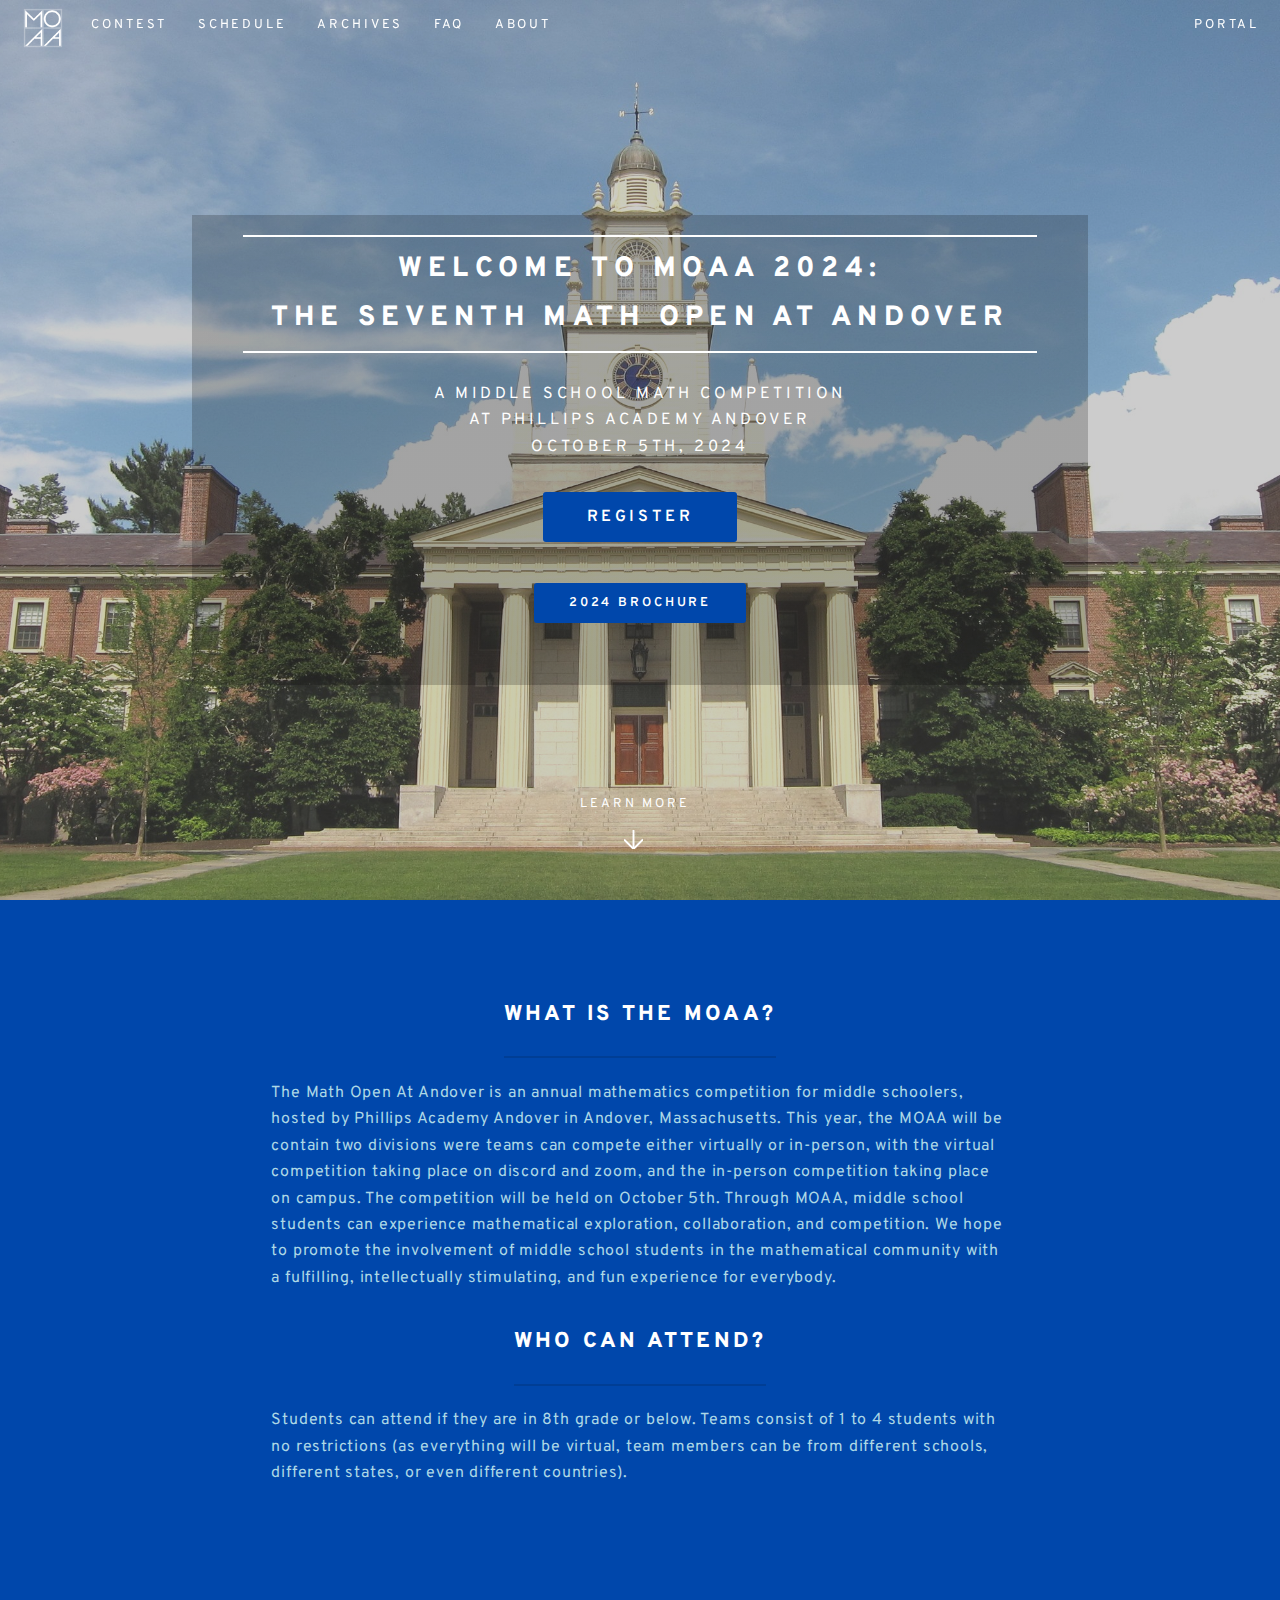
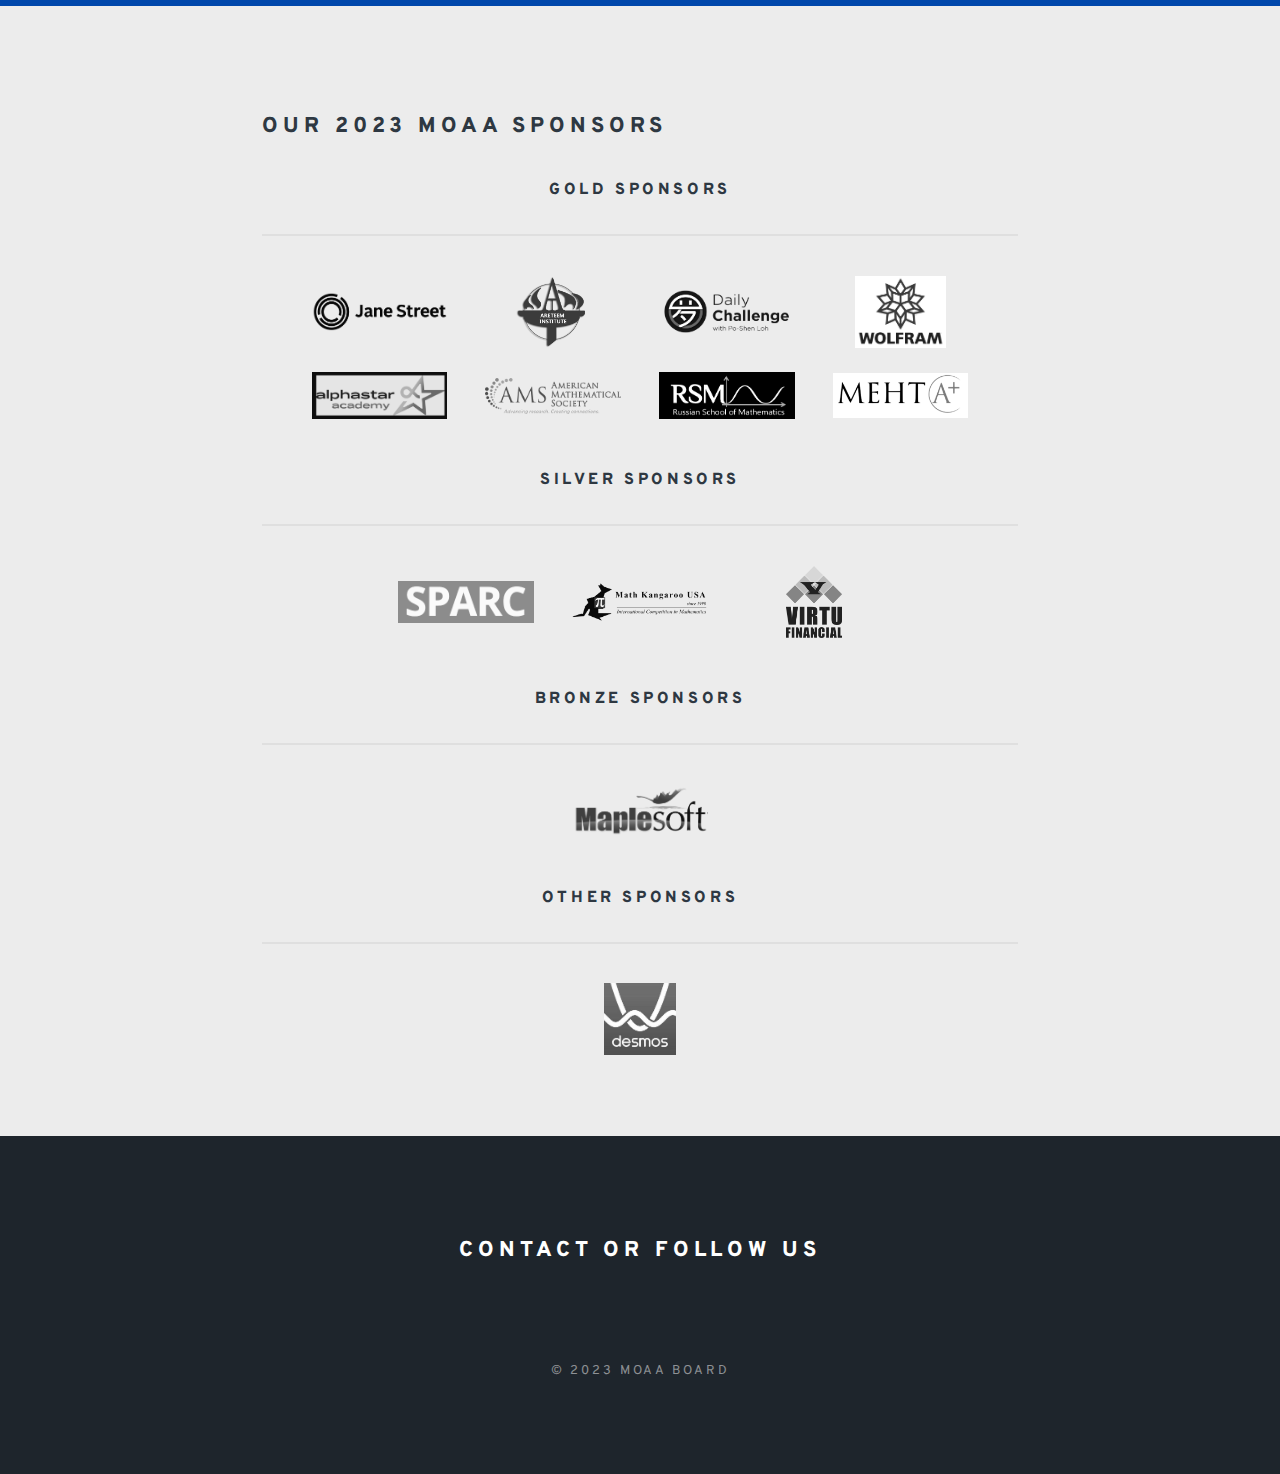
==== index.html @ b2aae20b "changes for 2024" ====
<!DOCTYPE html>
<html>
  <head>
    <link
      href="https://fonts.googleapis.com/css2?family=Overpass:wght@600&display=swap"
      rel="stylesheet"
    />
    <link
      href="https://fonts.googleapis.com/css2?family=Oxygen&display=swap"
      rel="stylesheet"
    />

    <title>
MOAA - Home
</title>
    <meta charset="utf-8" />

    <!-- The icon for the website.
  Source: https://pbs.twimg.com/profile_images/139609682/twitter_picture_2_400x400.jpg-->
    <link
      rel="shortcut icon"
      type="image/png"
      href="/static/images/favicon5.png"
    />

    <!-- The style sheet for the website. -->
    <link rel="stylesheet" href="/static/css/main.css" />
    <link rel="stylesheet" href="/static/css/sponsors.css">

    <!-- The Font Awesome Stylesheet -->
    <link
      rel="stylesheet"
      href="https://use.fontawesome.com/releases/v5.8.1/css/all.css"
      integrity="sha384-50oBUHEmvpQ+1lW4y57PTFmhCaXp0ML5d60M1M7uH2+nqUivzIebhndOJK28anvf"
      crossorigin="anonymous"
    />

    <!-- Global site tag (gtag.js) - Google Analytics -->
    <script
      async
      src="https://www.googletagmanager.com/gtag/js?id=UA-120912424-3"
    ></script>
    <script>
      window.dataLayer = window.dataLayer || [];

      function gtag() {
        dataLayer.push(arguments);
      }
      gtag("js", new Date());
      gtag("config", "UA-120912424-3");

      var index = "/";
    </script>

    <!-- JavaScript common to all MOAA pages. -->
    <script src="/static/js/jquery.min.js"></script>
    <script src="/static/js/jquery.scrollex.min.js"></script>
    <script src="/static/js/jquery.scrolly.min.js"></script>
    <script src="/static/js/util.js"></script>
    <script src="/static/js/skel.min.js"></script>
    <script src="/static/js/main.js"></script>

    <!-- Compatibility -->
    <meta
      content="width=device-width, initial-scale=1, maximum-scale=1, user-scalable=no"
      name="viewport"
    />
  </head>

  <body class="landing">
    <div id="page-wrapper">
      <header class="alt" id="header">
        <nav id="nav2">
          <ul>
            <li><a href="/portal.html" class="more">Portal</a></li>
          </ul>
        </nav>
        <h1>
          <a id="short-title" class="more scrolly" href="/"
            >MOAA</a
          >
        </h1>
        <nav id="nav">
          <ul>
            <li>
              <a class="menuToggle" href="#menu"><span></span></a>
              <!-- responsive tag, check main.js-->
              <div id="menu">
                <ul>
                  <li><a class="more" href="/">Home</a></li>
                  <li>
                    <a class="more scrolly" href="/contest"
                      >Contest</a
                    >
                  </li>
                  <li>
                    <a class="more" href="/schedule">Schedule</a>
                  </li>
                  <li>
                    <a class="more" href="/archives">Archives</a>
                  </li>
                  <li><a class="more" href="/faq">FAQ</a></li>
                  <li><a class="more" href="/about">About</a></li>
                  <!-- <li><a class="more" href="">Livestream</a></li> -->
                   
                  <li>
                    <a class="more scrolly" href="#contact-us">Contact Us</a>
                  </li>
                  <li>
                    <a href="/register-main.html" class="more">Register</a>
                  </li>
                </ul>
              </div>
            </li>
            <li><a class="more" href="/contest">Contest</a></li>
            <li><a class="more" href="/schedule">Schedule</a></li>
            <li><a class="more" href="/archives">Archives</a></li>
            <li><a class="more" href="/faq">FAQ</a></li>
            <li><a class="more" href="/about">About</a></li>
            
            <!-- <li><a class="more" href="">Livestream</a></li> -->
          </ul>
        </nav>
      </header>

      
    <section id="banner" title="A beautiful picture of Samuel Phillips Hall, which is (surprisingly) not our math building!">
      <div class="inner" id="headerheader">
        <h2 class="special-font">Welcome to MOAA 2024:<br>The Seventh Math Open At Andover</h2>
        <p>A Middle School Math Competition <br> At Phillips Academy Andover <br> October 5th, 2024 </p>
        <ul class="actions">
          <li><a href="/register-main.html" class="button special" target="" id="register-button-2022">Register</a></li>
        </ul>
        <ul class="actions">
          <li><a class="button special" href="/static/MOAA Brochure 2024.pdf" target="
            ">2024 Brochure</a></li>
        </ul>
      </div>
      <a class="more scrolly" href="#welcome">Learn More</a>
    </section>

    <section class="wrapper style1 special" id="welcome">
      <div class="inner">
        <header class="major">
          <h2>What is the MOAA?</h2>
          <p>
            The Math Open At Andover is an annual mathematics competition for middle schoolers, hosted by Phillips Academy
            Andover in Andover, Massachusetts. This year, the MOAA will be contain two divisions were teams can compete either virtually or in-person, with the virtual competition 
            taking place on discord and zoom, and the in-person competition taking place on campus. 
            The competition will be held on October 5th. Through MOAA, middle school students
            can experience mathematical exploration, collaboration, and competition. We hope to promote the involvement of
            middle school students in the mathematical community with a fulfilling, intellectually stimulating, and fun experience
            for everybody.
          </p>
          
          <h2>Who can attend?</h2>
          <p>
            Students can attend if they are in 8th grade or below. Teams consist of 1 to 4 students with no
            restrictions (as everything will be virtual, team members can be from different schools, different states,
            or even different countries).
            <!-- Because MOAA 2021 will entirely consist of team competitions, we recommend
            that you pick team members that you know well and can work with. -->
          </p>
          <!-- <p> Registration is closed. We would love to see you at MOAA 2021 next year! </p> -->
        </header>
      </div>
    </section>

    <section class="wrapper alt style5">
      <section class="spotlight">
        <div class="content" id="sponsors">
          <h2 class="align-left">Our 2023 MOAA Sponsors</h2>
            <h4>Gold Sponsors</h2>
            <hr>
            <div class="imagebox">
              <div class="slide"><a href="https://www.janestreet.com/" target="_blank"><img src="/static/images/sponsors/janestreet.png" alt="Jane Street" /></a></div>
              <!-- <div class="slide"><a href="https://www.juniper.net/" target="_blank"><img src="/static/images/sponsors/juniper.svg" alt="Juniper Networks" /></a></div>
              <div class="slide"><a href="https://www.expii.com/" target="_blank"><img src="/static/images/sponsors/expii.png" alt="Expii" /></a></div> -->
              <div class="slide"><a href="https://areteem.org/" target="_blank"><img src="/static/images/sponsors/areteem.png" alt="Areteem Institute"/></a></div>
              <!-- <div class="slide"><a href="https://www.andover.edu/alumni/alumni-connect/abbot-academy/abbot-academy-fund" target="_blank"><img src="/static/images/sponsors/abbot.png" alt="Abbot Academy Fund"/></a></div>
              <div class="slide"><a href="https://www.linstitute.net/" target="_blank"><img src="/static/images/sponsors/lin.png" alt="Linstitute" /></a></div>
              <div class="slide"><a href="https://www.embarkchina.org/" target="_blank"><img src="/static/images/sponsors/embark.png" alt="Embark China" /></a></div> -->
              <!-- <div class="slide"><a href="https://www.momentumlearning.org/" target="_blank"><img src="/static/images/sponsors/momentum.jpg" alt="Momentum Learning"></a></div> -->
              <!-- <div class="slide"><a href="https://brilliant.org/" target="_blank"><img src="/static/images/sponsors/brilliant.png" alt="Brilliant"></a></div> -->
              <div class="slide"><a href="https://live.poshenloh.com/" target="_blank"><img src="/static/images/sponsors/dailychallenge.png" alt="Daily Challenge"></a></div>
              <div class="slide"><a href="https://www.wolframalpha.com/" target="_blank"><img src="/static/images/sponsors/wolframalpha.png" alt="Wolfram Alpha"></a></div>
              <div class="slide"><a href="https://alphastar.academy/" target="_blank"><img src="/static/images/sponsors/alphastar.png" alt="AlphaStar Academy"></a></div>
              <div class="slide"><a href="https://www.ams.org/home/page" target="_blank"><img src="/static/images/sponsors/ams.png" alt="American Mathematical Society"></a></div>
              <div class="slide"><a href="https://www.russianschool.com/" target="_blank"><img src="/static/images/sponsors/russianschoolofmath.png" alt="Russian School of Math"></a></div>
              <div class="slide"><a href="https://mehtaplustutoring.com/" target="_blank"><img src="/static/images/sponsors/mehta+.png" alt=""></a></div>
            </div>
            <h4>Silver Sponsors</h4>
            <hr>
            <div class="imagebox">
              <!-- <div class="slide"><a href="https://gather.town/" target="_blank"><img src="/static/images/sponsors/gather.png" alt="Gather" /></a></div> -->
              <!-- <div class="slide"><a href="https://math.andover.edu/" target="_blank"><img src="/static/images/sponsors/andover.png" alt="Andover" /></a></div>
              <div class="slide"><a href="https://www.awesomemath.org/" target="_blank"><img src="/static/images/sponsors/amsp.png" alt="Awesome Math"/></a></div>
              <div class="slide"><a href="https://ti.com/" target="_blank"><img src="/static/images/sponsors/texasinstruments.png" alt="Texas Instruments"/></a></div>
              <div class="slide"><a href="https://sparc-camp.org/" target="_blank"><img src="/static/images/sponsors/sparc.png" alt="Sparc"/></a></div>
              <div class="slide"><a href="https://www.russianschool.com/" target="_blank"><img src="/static/images/sponsors/rsm.png" alt="RSM"/></a></div> -->
              
              <!-- <div class="slide"><a href="https://www.ti.com/" target="_blank"><img src="/static/images/sponsors/texasinstruments.png" alt="Texas Instruments"></a></div> -->
              <!-- <div class="slide"><a href="https://bbmc-math.com/" target="_blank"><img src="/static/images/sponsors/BBMC-math.png" alt="BBMC Math"></a></div> -->
              <div class="slide"><a href="https://www.sparc-camp.com/" target="_blank"><img src="/static/images/sponsors/sparc.png" alt=""></a></div>
              <div class="slide"><a href="https://mathkangaroo.org/mks/" target="_blank"><img src="/static/images/sponsors/math-kangroo.png" alt=""></a></div>
              <div class="slide"><a href="https://www.virtu.com/" target="_blank"><img src="/static/images/sponsors/virtufinancial.png" alt=""></a></div>
            </div>
            <h4>Bronze Sponsors</h4>
            <hr>
            <div class="imagebox">
              <!-- <div class="slide"><a href="https://artofproblemsolving.com/" target="_blank"><img src="/static/images/sponsors/aops.png" alt="AoPS"/></a></div> -->
              <!-- <div class="slide"><a href="https://mathworks.com/" target="_blank"><img src="/static/images/sponsors/mathworks.png" alt="Mathworks"/></a></div> -->
              <!-- <div class="slide"><a href="https://www.twosigma.com/" target="_blank"><img src="/static/images/sponsors/twosigma.svg" alt="Two Sigma"/></a></div> -->
              <div class="slide"><a href="https://www.maplesoft.com/" target="_blank"><img src="/static/images/sponsors/maplesoft_logo.png" alt="MapleSoft"></a></div>
            </div>
            <h4>Other Sponsors</h4>
            <hr>
            <div class="imagebox">
              <div class="slide"><a href="https://desmos.com" target="_blank"><img src="/static/images/sponsors/desmos.jfif" alt="Desmos"/></a></div>
            </div>
        </div>
      </section>
    </section>
    <!-- <section class="wrapper alt style5" id="team">
      <section class="spotlight">
        <div class="content">
          <br>
          <h2>Tournament Directors</h2>
          <br>
        </div>
      </section>
      <section class="profile-pics">
        <a class="li-christina-2020 profile-pic">
          <div class="content">
            <div class="foreground">
              <b>Christina Li</b> is currently a Senior at Phillips Academy.
              Besides math, Christina is also the founder and co-head of Girls in STEM and skis on the varsity Nordic team.
            </div>
            <div class="li-christina-2020 background"></div>
          </div>
        </a>
        <a class="zhou-jeremy-2020 profile-pic">
          <div class="content">
            <div class="foreground">
              <b>Jeremy Zhou</b> Jeremy Zhou is currently a senior at Phillips Academy.
              He participates avidly in activities related to math, physics, and linguistics.
              He also edits graphics for the school newspaper.
            </div>
            <div class="zhou-jeremy-2020 background"></div>
          </div>
        </a>
        <a class="yue-william-2020 profile-pic">
          <div class="content">
            <div class="foreground">
              <b>William Yue</b> is currently an Upper at Phillips Academy.
              Besides math, William also enjoys physics, playing squash with Nathan, and writing for the school newspaper.
            </div>
            <div class="yue-william-2020 background"></div>
          </div>
        </a>
        <a class="xiong-nathan-2020 profile-pic">
          <div class="content">
            <div class="foreground">
              <b>Nathan Xiong</b> is currently an Upper at Phillips Academy.
              Besides math, Nathan enjoys economics, playing table tennis, and playing squash with William.
            </div>
            <div class="xiong-nathan-2020 background"></div>
          </div>
        </a>
      </section>
      <section class="spotlight">
        <div class="content">
          <br>
          <h2>Associate Board</h2>
          <br>
        </div>
      </section>
      <section class="profile-pics">
        <a class="bhakta-arnav-2020 profile-pic">
          <div class="content">
            <div class="foreground2">
              <b>Arnav Bhakta</b> is currently an Upper at Phillips Academy and serves as the director of outreach for the MOAA.
              Besides math, he enjoys computer science, biology, and wrestling.
            </div>
            <div class="bhakta-arnav-2020 background"></div>
          </div>
        </a>
        <a class="shi-jeffrey-2020 profile-pic">
          <div class="content">
            <div class="foreground2">
              <b>Jeffrey Shi</b> is currently a Upper at Phillips Academy and serves as the Webmaster for the MOAA.
              Besides math, Jeffrey enjoys physics, playing tennis, and playing piano.
            </div>
            <div class="shi-jeffrey-2020 background"></div>
          </div>
        </a>
        <a class="he-jessica-2020 profile-pic">
          <div class="content">
            <div class="foreground2">
              <b>Jessica He</b> is currently an Upper at Phillips Academy and serves as a director of registration for the MOAA.
              Besides math, she also enjoys physics, squash, and climbing.
            </div>
            <div class="he-jessica-2020 background"></div>
          </div>
        </a>
        <a class="harned-milena-2020 profile-pic">
          <div class="content">
            <div class="foreground2">
              <b>Milena Harned</b> is currently a Lower at Phillips Academy and is a director of registraion for the MOAA.
              Besides math, Milena enjoys drawing, playing piano, and playing guitar.
            </div>
            <div class="harned-milena-2020 background"></div>
          </div>
        </a>
      </section>
    </section> -->

    <!-- <section class="wrapper style4" id="acknowledgements">
      <div class="inner">
        <header>
          <h2>Acknowledgements</h2>
          <p>This competition was made possible by an Abbot Grant from the Abbot Academy Fund, our sponsors — Art of Problem Solving, Russian School of Math, and Expii — faculty members, and many student volunteers.</p>
          <p>If you are interested in giving to and supporting future endeavors by Phillips Academy Andover, please use the "Donate" button to your right.</p>
        </header>
        <ul class="actions vertical">
          <li><a class="button fit special" href="/static/archives/2019/2019-comp-contributors.pdf">Contributors</a></li>
          <li><a class="button fit" data-method="get" href="https://www.andover.edu/giving">Donate</a></li>
        </ul>
      </div>
    </section> -->
    <script src="/static/js/sponsors.js"></script>



      <!-- <section class="wrapper style4" id="acknowledgements">
      <div class="inner">
        <header>
          <h2>Acknowledgements</h2>
          <p>This competition was made possible by an Abbot Grant from the Abbot Academy Fund, our sponsors — Art of Problem Solving, Russian School of Math, and Expii — faculty members, and many student volunteers.</p>
          <p>If you are interested in giving to and supporting future endeavors by Phillips Academy Andover, please peruse the "Donate" button to your right.</p>
        </header>
        <ul class="actions vertical">
          <li> <a class="button fit special" href="/static/archives/2019/2019-comp-contributors.pdf">Contributors</a> </li>
          <li> <a class="button fit" data-method="get" href="https://www.andover.edu/giving">Donate</a> </li>
        </ul>
      </div>
    </section> -->

      <footer id="contact-us">
        <h2>Contact or Follow Us</h2>
        <ul class="icons">
          <li>
            <a
              target="_blank"
              class="icon fas fa-envelope-open-text"
              href="mailto:director@andovermathopen.com"
              title="Email us!"
            ></a>
          </li>
          <li>
            <a
              target="_blank"
              class="icon fab fa-facebook"
              href="https://www.facebook.com/Math-Open-At-Andover-447859368975549/"
              title="Find us on Facebook!"
            ></a>
          </li>
          <li>
            <a
              target="_blank"
              class="icon fab fa-instagram"
              href="https://www.instagram.com/mathandover/"
              title="Find us on Instagram!"
            ></a>
          </li>
          <li>
            <a
              target="_blank"
              class="icon fa fa-cubes"
              href="https://artofproblemsolving.com/community/c5h2248922_sign_up_for_moaa_2020"
              title="Find us on AOPS!"
            ></a>
          </li>
          <li>
            <a
              target="_blank"
              class="icon fab fa-discord"
              href="https://discord.gg/f87E8Jt"
              title="Join us on Discord!"
            ></a>
          </li>
        </ul>
        <ul class="copyright">
          <li>&copy; 2023 MOAA Board</li>
        </ul>
      </footer>
    </div>
  </body>
</html>
---- static/css/main.css ----
/* Unless otherwise noted in changelog.txt, the vast majority of this CSS (up to the dividing comment that indicates where my code begins)
came from my coding of the the MOAA website andovermathopen.com, which was built last summer through the use of several css/js packages
provided by html5up.net */
html, body, div, span, applet, object, iframe, h1, h2, h3, h4, h5, h6, p, blockquote, pre, a, abbr, acronym, address, big, cite, code, del, dfn, img, ins,
kbd, q, s, samp, small, strike, sub, sup, tt, var, b, u, i, center, dl, dt, dd, ol, ul, li, fieldset, form, label, legend, table, caption, tbody, tfoot,
thead, tr, th, td, article, aside, canvas, details, embed, figure, figcaption, footer, header, hgroup, menu, nav, output, ruby, section, summary, time,
mark, audio, video {
  margin: 0;
  padding: 0;
  border: 0;
  font-size: 100%;
  font-family: 'Overpass', sans-serif;
  vertical-align: baseline;
}

article, aside, details, figcaption, figure, footer, header, hgroup, menu, nav, section {
  display: block;
}

body {
  line-height: 1;
}

ol, ul {
  list-style: none;
}

blockquote, q {
  quotes: none;
}

blockquote:before, blockquote:after, q:before, q:after {
  content: '';
  content: none;
}

table {
  border-collapse: collapse;
  border-spacing: 0;
}

*, *:before, *:after {
  box-sizing: border-box;
}

body {
  background: #2e3842;
}

body.is-loading *, body.is-loading *:before, body.is-loading *:after {
  animation: none !important;
  transition: none !important;
}

body, input, select, textarea {
  color: #fff;
  font-size: 15pt;
  font-weight: 400;
  letter-spacing: 0.050em;
  line-height: 1.65em;
}

@media screen and (max-width: 1680px) {
  body, input, select, textarea {
    font-size: 13pt;
  }
}

@media screen and (max-width: 1280px) {
  body, input, select, textarea {
    font-size: 12pt;
  }
}

@media screen and (max-width: 736px) {
  body, input, select, textarea {
    font-size: 11pt;
    letter-spacing: 0.0375em;
  }
}

a {
  transition: color 0.2s ease, border-bottom-color 0.2s ease;
  border-bottom: dotted 1px;
  color: inherit;
  text-decoration: none;
}

a:hover {
  border-bottom-color: transparent;
}

b {
  color: #fff;
  font-weight: 600;
}

i {
  font-style: italic;
}

p {
  margin: 0 0 2em 0;
}

h1, h2, h3, h4, h5, h6 {
  color: #fff;
  font-weight: 800;
  letter-spacing: 0.225em;
  line-height: 1em;
  margin: 0 0 1em 0;
  text-transform: uppercase;
}

h1 a, h2 a, h3 a, h4 a, h5 a, h6 a {
  color: inherit;
  text-decoration: none;
}

h2 {
  font-size: 1.35em;
  line-height: 1.75em;
}

@media screen and (max-width: 736px) {
  h2 {
    font-size: 1.1em;
    line-height: 1.65em;
  }
}

h3 {
  font-size: 1.15em;
  line-height: 1.75em;
}

@media screen and (max-width: 736px) {
  h3 {
    font-size: 1em;
    line-height: 1.65em;
  }
}

h4 {
  font-size: 1em;
  line-height: 1.5em;
}

h5 {
  font-size: 0.8em;
  line-height: 1.5em;
}

h6 {
  font-size: 0.7em;
  line-height: 1.5em;
}

sub {
  font-size: 0.8em;
  position: relative;
  top: 0.5em;
}

sup {
  font-size: 0.8em;
  position: relative;
  top: -0.5em;
}

hr {
  border: 0;
  border-bottom: solid 2px #fff;
  margin: 3em 0
}

hr.major {
  margin: 4.5em 0
}

blockquote {
  border-left: solid 4px #fff;
  font-style: italic;
  margin: 0 0 2em 0;
  padding: 0.5em 0 0.5em 2em
}

code {
  background: rgba(144, 144, 144, 0.25);
  border-radius: 3px;
  font-family: 'Overpass', sans-serif;
  font-size: 0.9em;
  letter-spacing: 0;
  margin: 0 0.25em;
  padding: 0.25em 0.65em
}

pre {
  font-family: 'Overpass', sans-serif;
  font-size: 0.9em;
  margin: 0 0 2em 0
}

pre code {
  display: block;
  line-height: 1.75em;
  padding: 1em 1.5em;
  overflow-x: auto
}

.align-left {
  text-align: left !important
}

.align-center {
  text-align: center !important
}

.align-right {
  text-align: right !important
}

section.special, article.special {
  text-align: center
}

header p {
  color: rgba(255, 255, 255, 0.5);
  position: relative;
  top: -0.25em
}

header h3+p {
  font-size: 1.1em
}

header h4+p, header h5+p, header h6+p {
  font-size: 0.9em
}

header.major {
  margin: 0 0 3.5em 0
}

header.major h2, header.major h3, header.major h4, header.major h5, header.major h6 {
  border-bottom: solid 2px #fff;
  display: inline-block;
  padding-bottom: 1em;
  position: relative
}

header.major h2:after, header.major h3:after, header.major h4:after, header.major h5:after, header.major h6:after {
  content: '';
  display: block;
  height: 1px
}

header.major p {
  color: #fff;
  top: 0
}

@media screen and (max-width: 736px) {
  header.major {
    margin: 0 0 2em 0
  }
}

/*@media screen and (max-width: 980px) {
  header br {
    display: none
  }
}*/

form {
  margin: 0 0 2em 0
}

label {
  color: #fff;
  display: block;
  font-size: 0.9em;
  font-weight: 600;
  margin: 0 0 1em 0
}

input[type="text"], input[type="password"], input[type="email"], input[type="number"], select, textarea {
  appearance: none;
  background: rgba(144, 144, 144, 0.25);
  border-radius: 3px;
  border: none;
  color: inherit;
  display: block;
  outline: 0;
  padding: 0 1em;
  text-decoration: none;
  width: 100%
}

input[type="text"]:invalid, input[type="password"]:invalid, input[type="email"]:invalid, input[type="number"]:invalid, select:invalid, textarea:invalid {
  box-shadow: none
}

input[type="text"]:focus, input[type="password"]:focus, input[type="email"]:focus, input[type="number"]:focus, select:focus, textarea:focus {
  box-shadow: 0 0 0 2px #3f3fff
}

.select-wrapper {
  text-decoration: none;
  display: block;
  position: relative
}

.select-wrapper:before {
  font-style: normal;
  pointer-events: none;
  text-transform: none !important;
}

.select-wrapper:before {
  color: #fff;
  display: block;
  height: 2.75em;
  line-height: 2.75em;
  position: absolute;
  right: 0;
  text-align: center;
  top: 0;
  width: 2.75em
}

input[type="text"], input[type="password"], input[type="email"], input[type="number"], select {
  height: 2.75em;
  width: 70%;
  margin: auto;
}

textarea {
  padding: 0.75em 1em
}

input[type="checkbox"], input[type="radio"] {
  appearance: none;
  display: block;
  float: left;
  margin-right: -2em;
  opacity: 0;
  width: 1em;
  z-index: -1
}

input[type="checkbox"]+label, input[type="radio"]+label {
  text-decoration: none;
  color: #fff;
  cursor: pointer;
  display: inline-block;
  font-size: 1em;
  font-weight: 400;
  padding-left: 2.4em;
  padding-right: 0.75em;
  position: relative
}

input[type="checkbox"]+label:before, input[type="radio"]+label:before {
  font-style: normal;
  text-transform: none;
}

input[type="checkbox"]+label:before, input[type="radio"]+label:before {
  background: rgba(144, 144, 144, 0.25);
  border-radius: 3px;
  content: '';
  display: inline-block;
  height: 1.65em;
  left: 0;
  line-height: 1.58125em;
  position: absolute;
  text-align: center;
  top: 0;
  width: 1.65em
}

input[type="checkbox"]:checked+label:before, input[type="radio"]:checked+label:before {
  background: #2e3842;
  color: #fff;
}

input[type="checkbox"]:focus+label:before, input[type="radio"]:focus+label:before {
  box-shadow: 0 0 0 2px #0047ab
}

input[type="checkbox"]+label:before {
  border-radius: 3px
}

input[type="radio"]+label:before {
  border-radius: 100%
}

.formerize-placeholder {
  color: rgba(255, 255, 255, 0.5) !important;
  opacity: 1.0
}

.box {
  border-radius: 3px;
  border: solid 2px #fff;
  margin-bottom: 2em;
  padding: 1.5em
}

.box>:last-child, .box>:last-child>:last-child, .box>:last-child>:last-child>:last-child {
  margin-bottom: 0
}

.box.alt {
  border: 0;
  border-radius: 0;
  padding: 0
}

.icon {
  text-decoration: none;
  border-bottom: none;
  position: relative
}

.icon:before {
  font-style: normal;
  text-transform: none;
}

.icon>.label {
  display: none
}

.icon.major {
  transform: rotate(-45deg);
  border-radius: 3px;
  border: solid 2px #fff;
  display: inline-block;
  font-size: 1.35em;
  height: calc(3em + 2px);
  line-height: 3em;
  text-align: center;
  width: calc(3em + 2px)
}

.icon.major:before {
  transform: rotate(45deg);
  display: inline-block;
  font-size: 1.5em
}

@media screen and (max-width: 736px) {
  .icon.major {
    font-size: 1em
  }
}

.icon.style1 {
  color: #ffffff
}

.icon.style2 {
  color: #00f0ff
}

.icon.style3 {
  color: #76ddff
}

.image {
  border-radius: 3px;
  border: 0;
  display: inline-block;
  position: relative
}

.image img {
  border-radius: 3px;
  display: block
}

.image.left {
  float: left;
  margin: 0 2em 2em 0;
  top: 0.25em
}

.image.right {
  float: right;
  margin: 0 0 2em 2em;
  top: 0.25em
}

.image.left, .image.right {
  max-width: 40%
}

.image.left img, .image.right img {
  width: 100%
}

.image.fit {
  display: block;
  margin: 0 0 2em 0;
  width: 100%
}

.image.fit img {
  width: 100%
}

ol {
  list-style: decimal;
  margin: 0 0 2em 0;
  padding-left: 1.25em
}

ol li {
  padding-left: 0.25em
}

ul {
  list-style: disc;
  margin: 0 0 2em 0;
  padding-left: 1em
}

ul li {
  padding-left: 0.5em;
}

ul.alt {
  list-style: none;
  padding-left: 0
}

ul.alt li {
  border-top: solid 1px #fff;
  padding: 0.5em 0
}

ul.alt li:first-child {
  border-top: 0;
  padding-top: 0
}

ul.icons {
  cursor: default;
  list-style: none;
  padding-left: 0
}

ul.icons li {
  display: inline-block;
  padding: 0 1em 0 0
}

ul.icons li:last-child {
  padding-right: 0
}

ul.icons.major {
  padding: 1em 0
}

ul.icons.major li {
  padding-right: 3.5em
}

@media screen and (max-width: 736px) {
  ul.icons.major li {
    padding: 0 1em !important
  }
}

ul.actions {
  cursor: default;
  list-style: none;
  padding-left: 0
}

ul.actions li {
  display: inline-block;
  padding: 0 1.5em 0 0;
  vertical-align: middle
}

ul.actions li:last-child {
  padding-right: 0
}

ul.actions.small li {
  padding: 0 0.75em 0 0
}

ul.actions.vertical li {
  display: block;
  padding: 1.5em 0 0 0
}

ul.actions.vertical li:first-child {
  padding-top: 0
}

ul.actions.vertical li>* {
  margin-bottom: 0
}

ul.actions.vertical.small li {
  padding: 0.75em 0 0 0
}

ul.actions.vertical.small li:first-child {
  padding-top: 0
}

/*ul.actions.fit {
  display: table;
  margin-left: -1.5em;
  padding: 0;
  table-layout: fixed;
  width: calc(100% + 1.5em)
} */

ul.actions.fit li {
  display: table-cell;
  padding: 0 0 0 1.5em
}

ul.actions.fit li>* {
  margin-bottom: 0
}

/*ul.actions.fit.small {
  margin-left: -0.75em;
  width: calc(100% + 0.75em)
} */

ul.actions.fit.small li {
  padding: 0 0 0 0.75em
}

@media screen and (max-width: 736px) {
  ul.actions li {
    padding: 1em 0 0 0;
    text-align: center;
    width: 100%
  }

  ul.actions li:first-child {
    padding-top: 0
  }

  ul.actions li>* {
    margin: 0 auto !important;
    max-width: 30em;
    width: 100%
  }

  ul.actions li>*.icon:before {
    margin-left: -1em
  }

  ul.actions.small li {
    padding: 0.5em 0 0 0
  }

  ul.actions.small li:first-child {
    padding-top: 0
  }
}

dl {
  margin: 0 0 2em 0
}

.table-wrapper {
  overflow-x: auto;
}

table {
  margin: 0 0 2em 0;
  width: 100%
}

table tbody tr {
  border: solid 1px #fff;
  border-left: 0;
  border-right: 0
}

table tbody tr:nth-child(2n+1) {
  background-color: rgba(144, 144, 144, 0.25)
}

table td {
  padding: 0.75em 0.75em
}

table th {
  color: #fff;
  font-size: 0.9em;
  font-weight: 600;
  padding: 0 0.75em 0.75em 0.75em;
  text-align: left
}

table thead {
  border-bottom: solid 2px #fff
}

table tfoot {
  border-top: solid 2px #fff
}

table.alt {
  border-collapse: separate
}

table.alt tbody tr td {
  border: solid 1px #fff;
  border-left-width: 0;
  border-top-width: 0
}

table.alt tbody tr td:first-child {
  border-left-width: 1px
}

table.alt tbody tr:first-child td {
  border-top-width: 1px
}

table.alt thead {
  border-bottom: 0
}

table.alt tfoot {
  border-top: 0
}

input[type="submit"], input[type="reset"], input[type="button"], button, .button {
  appearance: none;
  transition: background-color 0.2s ease-in-out, color 0.2s ease-in-out;
  background-color: transparent;
  border-radius: 3px;
  border: 0;
  box-shadow: inset 0 0 0 2px #fff;
  color: #fff;
  cursor: pointer;
  display: inline-block;
  font-size: 0.8em;
  font-weight: 600;
  height: 3.125em;
  letter-spacing: 0.225em;
  line-height: 3.125em;
  padding: 0 2.75em;
  text-align: center;
  text-decoration: none;
  text-transform: uppercase;
  white-space: nowrap;
  overflow: hidden;
  text-overflow: ellipsis;
  margin: 0 0 0 0;
}

input[type="submit"]:hover, input[type="reset"]:hover, input[type="button"]:hover, button:hover, .button:hover {
  background-color: rgba(144, 144, 144, 0.25)
}

input[type="submit"]:active, input[type="reset"]:active, input[type="button"]:active, button:active, .button:active {
  background-color: rgba(144, 144, 144, 0.5)
}

input[type="submit"].icon:before, input[type="reset"].icon:before, input[type="button"].icon:before, button.icon:before,
.button.icon:before {
  margin-right: 0.5em
}

input[type="submit"].fit, input[type="reset"].fit, input[type="button"].fit, button.fit, .button.fit {
  display: block;
  margin: 0 0 1em 0;
  width: 100%
}

input[type="submit"].small, input[type="reset"].small, input[type="button"].small, button.small, .button.small {
  font-size: 0.8em
}

input[type="submit"].big, input[type="reset"].big, input[type="button"].big, button.big, .button.big {
  font-size: 1.35em
}

input[type="submit"].special, input[type="reset"].special, input[type="button"].special, button.special, .button.special {
  background-color: #0047ab;
  box-shadow: none !important;
  color: #ffffff !important
}

input[type="submit"].special:hover, input[type="reset"].special:hover, input[type="button"].special:hover, button.special:hover,
.button.special:hover {
  background-color: #7f7fff !important
}

input[type="submit"].special:active, input[type="reset"].special:active, input[type="button"].special:active, button.special:active,
.button.special:active {
  background-color: #008d4c !important
}

input[type="submit"].disabled, input[type="submit"]:disabled, input[type="reset"].disabled, input[type="reset"]:disabled,
input[type="button"].disabled, input[type="button"]:disabled, button.disabled, button:disabled, .button.disabled, .button:disabled {
  pointer-events: none;
  opacity: 0.25;
}

@media screen and (max-width: 736px) {
  input[type="submit"], input[type="reset"], input[type="button"], button, .button {
    height: 3.75em;
    line-height: 3.75em
  }
}

.features {
  display: flex;
  flex-wrap: wrap;
  justify-content: center;
  list-style: none;
  padding: 0;
  width: 100%;
}

.features li {
  padding: 4em 4em 2em 6em;
  display: block;
  position: relative;
  text-align: left;
  width: 50%
}

.features li:nth-child(1) {
  background-color: rgba(0, 0, 0, 0.035)
}

.features li:nth-child(2) {
  background-color: rgba(0, 0, 0, 0.07)
}

.features li:nth-child(3) {
  background-color: rgba(0, 0, 0, 0.105)
}

.features li:nth-child(4) {
  background-color: rgba(0, 0, 0, 0.14)
}

.features li:nth-child(5) {
  background-color: rgba(0, 0, 0, 0.175)
}

.features li:nth-child(6) {
  background-color: rgba(0, 0, 0, 0.21)
}

.features li:nth-child(7) {
  background-color: rgba(0, 0, 0, 0.245)
}

.features li:nth-child(8) {
  background-color: rgba(0, 0, 0, 0.28)
}

.features li:nth-child(9) {
  background-color: rgba(0, 0, 0, 0.315)
}

.features li:nth-child(10) {
  background-color: rgba(0, 0, 0, 0.35)
}

.features li:before {
  display: block;
  color: #ffffff;
  position: absolute;
  left: 1.75em;
  top: 2.75em;
  font-size: 1.5em
}

.features li:nth-child(1) {
  border-top-left-radius: 3px
}

.features li:nth-child(2) {
  border-top-right-radius: 3px
}

.features li:nth-last-child(1) {
  border-bottom-right-radius: 3px
}

.features li:nth-last-child(2) {
  border-bottom-left-radius: 3px
}

 @media screen and (max-width: 980px) {
  .features li {
    padding: 3em 2em 1em 2em;
    text-align: left;
  }

  .features li:before {
    left: 0;
    margin: 0 0 1em 0;
    position: relative;
    top: 0
  }
}

@media screen and (max-width: 736px) {
  .features li {
    padding: 3em 0 1em 0;
    background-color: transparent !important;
    border-top: solid 2px #fff;
    width: 100%
  }

  .features li:first-child {
    border-top: 0
  }
}

.spotlight {
  align-items: center;
  display: flex;
}

.spotlight .image {
  order: 1;
  border-radius: 0;
  width: 40%;
}

.spotlight .image img {
  border-radius: 0;
  width: 100%;
}

.spotlight .content {
  padding: 2em 18%;
  max-width: none;
  text-align: left;
  width: 100%;
  margin: 0 2em !important;
}

.spotlight .content h2 {
  margin-top: 5%;
}

.spotlight:nth-child(2n) {
  flex-direction: row-reverse;
}

.spotlight:nth-child(1) {
  background-color: rgba(0, 0, 0, 0.075)
}

.spotlight:nth-child(2) {
  background-color: rgba(0, 0, 0, 0.15)
}

.spotlight:nth-child(3) {
  background-color: rgba(0, 0, 0, 0.075)
}

.spotlight:nth-child(4) {
  background-color: rgba(0, 0, 0, 0.15)
}

.spotlight:nth-child(5) {
  background-color: rgba(0, 0, 0, 0.075)
}

.spotlight:nth-child(6) {
  background-color: rgba(0, 0, 0, 0.15)
}

.spotlight:nth-child(7) {
  background-color: rgba(0, 0, 0, 0.075)
}

.spotlight:nth-child(8) {
  background-color: rgba(0, 0, 0, 0.15)
}

.spotlight:nth-child(9) {
  background-color: rgba(0, 0, 0, 0.075)
}

.spotlight:nth-child(10) {
  background-color: rgba(0, 0, 0, 0.15)
}

@media screen and (max-width: 1280px) {
  .spotlight .image {
    width: 100%
  }

  .spotlight .content {
    padding: 4em 18%;
    max-width: none;
    text-align: center;
    width: 100%
  }
}

@media screen and (max-width: 980px) {
  /*.spotlight {
    display: block
  }*/

  .spotlight br {
    display: none
  }

  .spotlight .image {
    width: 100%
  }

  .spotlight .content {
    padding: 4em 18%;
    max-width: none;
    text-align: left;
    white-space: initial;
  }
}

@media screen and (max-width: 736px) {
  .spotlight .content {
    padding: 3em 0;
  }
}

.wrapper {
  padding: 6em 18% 4em;
}

.wrapper>.inner {
  margin: 0 auto;
}

@media screen and (max-width: 1280px) {
  .wrapper>.inner {
    width: 90%
  }
}

@media screen and (max-width: 980px) {
  .wrapper>.inner {
    width: 100%
  }

  .bmwrapper{
      display: none;
  }
}


.wrapper.alt {
  padding: 0
}

.wrapper.style1 {
  background-color: #0047ab;
  color: #0047ab
}

.wrapper.style1 b {
  color: #ffffff
}

.wrapper.style1 h2, .wrapper.style1 h3, .wrapper.style1 h4, .wrapper.style1 h5, .wrapper.style1 h6 {
  color: #ffffff
}

.wrapper.style1 hr {
  border-color: rgba(0, 0, 0, 0.125)
}

.wrapper.style1 blockquote {
  border-color: rgba(0, 0, 0, 0.125)
}

.wrapper.style1 code {
  background: rgba(255, 255, 255, 0.075)
}

.wrapper.style1 header p {
  color: #a6e0db

}

.wrapper.style1 header.major h2, .wrapper.style1 header.major h3, .wrapper.style1 header.major h4, .wrapper.style1 header.major h5,
.wrapper.style1 header.major h6 {
  border-color: rgba(0, 0, 0, 0.125)
}

.wrapper.style1 header.major p {
  color: #add8e6
}

.wrapper.style1 label {
  color: #ffffff
}

.wrapper.style1 input[type="text"], .wrapper.style1 input[type="password"], .wrapper.style1 input[type="email"],
.wrapper.style1 input[type="number"], .wrapper.style1 select, .wrapper.style1 textarea {
  background: rgba(255, 255, 255, 0.075)
}

.wrapper.style1 .select-wrapper:before {
  color: rgba(0, 0, 0, 0.125)
}

.wrapper.style1 input[type="checkbox"]+label, .wrapper.style1 input[type="radio"]+label {
  color: #0047ab
}

.wrapper.style1 input[type="checkbox"]+label:before, .wrapper.style1 input[type="radio"]+label:before {
  background: rgba(255, 255, 255, 0.075)
}

.wrapper.style1 input[type="checkbox"]:checked+label:before, .wrapper.style1 input[type="radio"]:checked+label:before {
  background: #ffffff;
  color: #0047ab
}

.wrapper.style1 .formerize-placeholder {
  color: #a6e0db !important
}

.wrapper.style1 .icon.major {
  border-color: rgba(0, 0, 0, 0.125)
}

.wrapper.style1 ul.alt li {
  border-color: rgba(0, 0, 0, 0.125)
}

.wrapper.style1 table tbody tr {
  border-color: rgba(0, 0, 0, 0.125)
}

.wrapper.style1 table tbody tr:nth-child(2n+1) {
  background-color: rgba(255, 255, 255, 0.075)
}

.wrapper.style1 table th {
  color: #ffffff
}

.wrapper.style1 table thead {
  border-color: rgba(0, 0, 0, 0.125)
}

.wrapper.style1 table tfoot {
  border-color: rgba(0, 0, 0, 0.125)
}

.wrapper.style1 table.alt tbody tr td {
  border-color: rgba(0, 0, 0, 0.125)
}

.wrapper.style1 input[type="submit"], .wrapper.style1 input[type="reset"], .wrapper.style1 input[type="button"],
.wrapper.style1 button, .wrapper.style1 .button {
  box-shadow: inset 0 0 0 2px rgba(0, 0, 0, 0.125);
  color: #ffffff
}

.wrapper.style1 input[type="submit"]:hover, .wrapper.style1 input[type="reset"]:hover, .wrapper.style1 input[type="button"]:hover,
.wrapper.style1 button:hover, .wrapper.style1 .button:hover {
  background-color: rgba(255, 255, 255, 0.075)
}

.wrapper.style1 input[type="submit"]:active, .wrapper.style1 input[type="reset"]:active, .wrapper.style1 input[type="button"]:active,
.wrapper.style1 button:active, .wrapper.style1 .button:active {
  background-color: rgba(255, 255, 255, 0.2)
}

@media screen and (max-width: 736px) {
  .wrapper.style1 .features li {
    border-top-color: rgba(0, 0, 0, 0.125)
  }
}

.wrapper.style2 {
  background-color: #2e3842;
  color: black;
}

.wrapper.style3 {
  background-color: #0047ab;
  color: #d3d4e4
}

.wrapper.style3 b {
  color: #ffffff
}

.wrapper.style3 h2, .wrapper.style3 h3, .wrapper.style3 h4, .wrapper.style3 h5, .wrapper.style3 h6 {
  color: #ffffff
}

.wrapper.style3 hr {
  border-color: rgba(0, 0, 0, 0.125)
}

.wrapper.style3 blockquote {
  border-color: rgba(0, 0, 0, 0.125)
}

.wrapper.style3 code {
  background: rgba(255, 255, 255, 0.075)
}

.wrapper.style3 header p {
  color: #b9bad3
}

.wrapper.style3 header.major h2, .wrapper.style3 header.major h3, .wrapper.style3 header.major h4, .wrapper.style3 header.major h5,
.wrapper.style3 header.major h6 {
  border-color: rgba(0, 0, 0, 0.125)
}

.wrapper.style3 header.major p {
  color: #d3d4e4
}

.wrapper.style3 label {
  color: #ffffff
}

.wrapper.style3 input[type="text"], .wrapper.style3 input[type="password"], .wrapper.style3 input[type="email"],
.wrapper.style3 input[type="number"], .wrapper.style3 select, .wrapper.style3 textarea {
  background: rgba(255, 255, 255, 0.075)
}

.wrapper.style3 .select-wrapper:before {
  color: rgba(0, 0, 0, 0.125)
}

.wrapper.style3 input[type="checkbox"]+label, .wrapper.style3 input[type="radio"]+label {
  color: #d3d4e4
}

.wrapper.style3 input[type="checkbox"]+label:before, .wrapper.style3 input[type="radio"]+label:before {
  background: rgba(255, 255, 255, 0.075)
}

.wrapper.style3 input[type="checkbox"]:checked+label:before, .wrapper.style3 input[type="radio"]:checked+label:before {
  background: #ffffff;
  color: #0047ab
}

.wrapper.style3 .formerize-placeholder {
  color: #b9bad3 !important
}

.wrapper.style3 .icon.major {
  border-color: rgba(0, 0, 0, 0.125)
}

.wrapper.style3 ul.alt li {
  border-color: rgba(0, 0, 0, 0.125)
}

.wrapper.style3 table tbody tr {
  border-color: rgba(0, 0, 0, 0.125)
}

.wrapper.style3 table tbody tr:nth-child(2n+1) {
  background-color: rgba(255, 255, 255, 0.075)
}

.wrapper.style3 table th {
  color: #ffffff
}

.wrapper.style3 table thead {
  border-color: rgba(0, 0, 0, 0.125)
}

.wrapper.style3 table tfoot {
  border-color: rgba(0, 0, 0, 0.125)
}

.wrapper.style3 table.alt tbody tr td {
  border-color: rgba(0, 0, 0, 0.125)
}

.wrapper.style3 input[type="submit"], .wrapper.style3 input[type="reset"], .wrapper.style3 input[type="button"],
.wrapper.style3 button, .wrapper.style3 .button {
  box-shadow: inset 0 0 0 2px rgba(0, 0, 0, 0.125);
  color: #ffffff
}

.wrapper.style3 input[type="submit"]:hover, .wrapper.style3 input[type="reset"]:hover, .wrapper.style3 input[type="button"]:hover,
.wrapper.style3 button:hover, .wrapper.style3 .button:hover {
  background-color: rgba(255, 255, 255, 0.075)
}

.wrapper.style3 input[type="submit"]:active, .wrapper.style3 input[type="reset"]:active, .wrapper.style3 input[type="button"]:active,
.wrapper.style3 button:active, .wrapper.style3 .button:active {
  background-color: rgba(255, 255, 255, 0.2)
}

@media screen and (max-width: 736px) {
  .wrapper.style3 .features li {
    border-top-color: rgba(0, 0, 0, 0.125)
  }
}

.wrapper.style4 {
  background-color: transparent
}

.wrapper.style5 {
  background-color: #ffffff;
  color: #4E4852
}

.wrapper.style5 b {
  color: #2E3842
}

.wrapper.style5 h2, .wrapper.style5 h3, .wrapper.style5 h4, .wrapper.style5 h5, .wrapper.style5 h6 {
  color: #2E3842
}

.wrapper.style5 hr {
  border-color: #dfdfdf
}

.wrapper.style5 blockquote {
  border-color: #dfdfdf
}

.wrapper.style5 code {
  background: rgba(0, 0, 0, 0.0375)
}

.wrapper.style5 header p {
  color: #8E8892
}

.wrapper.style5 header.major h2, .wrapper.style5 header.major h3, .wrapper.style5 header.major h4, .wrapper.style5 header.major h5,
.wrapper.style5 header.major h6 {
  border-color: #dfdfdf
}

.wrapper.style5 header.major p {
  color: #4E4852
}

.wrapper.style5 label {
  color: #2E3842
}

.wrapper.style5 input[type="text"], .wrapper.style5 input[type="password"], .wrapper.style5 input[type="email"],
.wrapper.style5 input[type="number"], .wrapper.style5 select, .wrapper.style5 textarea {
  background: rgba(0, 0, 0, 0.0375)
}

.wrapper.style5 .select-wrapper:before {
  color: #dfdfdf
}

.wrapper.style5 input[type="checkbox"]+label, .wrapper.style5 input[type="radio"]+label {
  color: #4E4852
}

.wrapper.style5 input[type="checkbox"]+label:before, .wrapper.style5 input[type="radio"]+label:before {
  background: rgba(0, 0, 0, 0.0375)
}

.wrapper.style5 input[type="checkbox"]:checked+label:before, .wrapper.style5 input[type="radio"]:checked+label:before {
  background: #2E3842;
  color: #ffffff
}

.wrapper.style5 .formerize-placeholder {
  color: #8E8892 !important
}

.wrapper.style5 .icon.major {
  border-color: #dfdfdf
}

.wrapper.style5 ul.alt li {
  border-color: #dfdfdf
}

.wrapper.style5 table tbody tr {
  border-color: #dfdfdf
}

.wrapper.style5 table tbody tr:nth-child(2n+1) {
  background-color: rgba(0, 0, 0, 0.0375)
}

.wrapper.style5 table th {
  color: #2E3842
}

.wrapper.style5 table thead {
  border-color: #dfdfdf
}

.wrapper.style5 table tfoot {
  border-color: #dfdfdf
}

.wrapper.style5 table.alt tbody tr td {
  border-color: #dfdfdf
}

.wrapper.style5 input[type="submit"], .wrapper.style5 input[type="reset"], .wrapper.style5 input[type="button"],
.wrapper.style5 button, .wrapper.style5 .button {
  box-shadow: inset 0 0 0 2px #dfdfdf;
  color: #2E3842
}

.wrapper.style5 input[type="submit"]:hover, .wrapper.style5 input[type="reset"]:hover, .wrapper.style5 input[type="button"]:hover,
.wrapper.style5 button:hover, .wrapper.style5 .button:hover {
  background-color: rgba(0, 0, 0, 0.0375)
}

.wrapper.style5 input[type="submit"]:active, .wrapper.style5 input[type="reset"]:active, .wrapper.style5 input[type="button"]:active,
.wrapper.style5 button:active, .wrapper.style5 .button:active {
  background-color: rgba(0, 0, 0, 0.1)
}

@media screen and (max-width: 736px) {
  .wrapper.style5 .features li {
    border-top-color: #dfdfdf
  }
}

/*@media screen and (max-width: 980px) {
  .wrapper {
    padding: 4em 3em 2em 3em
  }
} */

@media screen and (max-width: 736px) {
  .wrapper {
    padding: 5em 2em 1em 2em;
  }
}

#page-wrapper {
  transition: opacity 0.5s ease;
  opacity: 1;
  padding-top: 3em;
}

#page-wrapper:before {
  background: transparent;
  content: '';
  display: block;
  display: none;
  height: 100%;
  left: 0;
  position: fixed;
  top: 0;
  width: 100%;
  z-index: 10001
}

#menu {
  transform: translateX(-20em);
  transition: transform 0.5s ease;
  background: #0047ab;
  color: #ffffff;
  height: 100%;
  max-width: 80%;
  overflow-y: auto;
  padding: 3em 2em;
  position: fixed;
  left: 0;
  top: 0;
  width: 20em;
  z-index: 10002
}

#menu ul {
  list-style: none;
  padding: 0
}

#menu ul>li {
  border-top: solid 1px rgba(0, 0, 0, 0.125);
  margin: 0.5em 0 0 0;
  padding: 0.5em 0 0 0;
}

#menu ul>li:first-child {
  border-top: 0 !important;
  margin-top: 0 !important;
  padding-top: 0 !important;
}

#menu ul>li>a {
  border: 0;
  color: inherit;
  display: block;
  font-size: 0.8em;
  letter-spacing: 0.225em;
  outline: 0;
  text-decoration: none;
  text-transform: uppercase
}

@media screen and (max-width: 736px) {
  #menu ul>li>a {
    line-height: 3em
  }
}

#menu .close {
  background-image: url("../images/close.svg");
  background-position: 4.85em 1em;
  background-repeat: no-repeat;
  border: 0;
  cursor: pointer;
  display: block;
  height: 3em;
  position: absolute;
  right: 0;
  top: 0;
  vertical-align: middle;
  width: 7em
}

@media screen and (max-width: 736px) {
  #menu {
    padding: 3em 1.5em;
  }
}

body.is-menu-visible #page-wrapper {
  opacity: 0.35
}

body.is-menu-visible #page-wrapper:before {
  display: block
}

body.is-menu-visible #menu {
  transform: translateX(0);
}

#header {
  transition: background-color 0.2s ease;
  background: #0047ab;
  height: 3.5em;
  left: 0;
  line-height: 3em;
  position: fixed;
  top: 0;
  width: 100%;
  z-index: 10000;
}

#header h1 {
  transition: opacity 0.2s ease;
  height: inherit;
  left: 1.0em;
  line-height: inherit;
  position: absolute;
  top: 0;
}

#header h1 a {
  border: 0;
  display: block;
  height: inherit;
  line-height: inherit
}

@media screen and (max-width: 736px) {
  #header h1 a {
    font-size: 0.8em
  }
}

#header #nav {
  height: inherit;
  line-height: inherit;
  position: absolute;
  left: auto;
  top: 0;
}

#header #nav2{
  height: inherit;
  line-height: inherit;
  position: absolute;
  right: 0;
  top: 0;
}


#header nav>ul {
  list-style: none;
  margin: 0;
  padding: 0;
  white-space: nowrap
}

#header nav>ul>li {
  display: inline-block;
  padding: 0;
}

#header nav>ul>li>a {
  border: 0;
  color: #fff;
  display: block;
  font-size: 0.8em;
  letter-spacing: 0.225em;
  padding: 0 1.0em;
  text-transform: uppercase;
  height: 42px;
  font-family: 'Overpass', sans-serif;
}


#header nav>ul>li>a.menuToggle {
  outline: 0;
  position: relative;
  margin: 0em -0.5em 0 0.5em;
  background-position: center;
}

#header nav>ul>li>a.menuToggle:before {
  background: url("../images/favicon5.png");
  background-position: left center;
  background-size: contain;
  background-repeat: no-repeat;
  content: '';
  display: inline-block;
  height: 3.75em;
  vertical-align: top;
  width: 2em
}

@media screen and (max-width: 736px) {
  #header nav>ul>li>a.menuToggle {
    padding: 0 0.5em;
  }

  #header nav>ul>li>a.menuToggle span {
    display: none
  }
}

@media screen and (max-width: 736px) {
  #header nav>ul>li>a {
    padding: 0 0 0 1.5em;
  }
}

/* #header nav>ul>li:first-child {
  margin-left: 0
} */

#header.alt {
  background: transparent
}

#header.alt h1 {
  pointer-events: none;
  opacity: 0;
}

#banner {
  display: flex;
  flex-direction: column;
  justify-content: center;
  cursor: default;
  height: 100vh;
  min-height: 35em;
  overflow: hidden;
  position: relative;
  text-align: center;
}

#banner h2 {
  transform: scale(1);
  transition: transform 0.5s ease, opacity 0.5s ease;
  display: inline-block;
  font-size: 1.75em;
  opacity: 1;
  padding: 0.35em 1em;
  position: relative;
  z-index: 1
}

#banner h2:before, #banner h2:after {
  transition: width 0.85s ease;
  transition-delay: 0.25s;
  background: #fff;
  content: '';
  display: block;
  height: 2px;
  position: absolute;
  width: 100%
}

#banner h2:before {
  top: 0;
  left: 0
}

#banner h2:after {
  bottom: 0;
  right: 0
}

#banner p {
  letter-spacing: 0.225em;
  text-transform: uppercase
}

#banner p a {
  color: inherit
}

#banner .more {
  transition: transform 0.75s ease, opacity 0.75s ease;
  transition-delay: 3s;
  transform: translateY(0);
  border: none;
  bottom: 0;
  color: inherit;
  font-size: 0.8em;
  height: 8.5em;
  left: 50%;
  letter-spacing: 0.225em;
  margin-left: -8.5em;
  opacity: 1;
  outline: 0;
  padding-left: 0.225em;
  position: absolute;
  text-align: center;
  text-transform: uppercase;
  width: 16em;
  z-index: 1;
  font-family: 'Overpass', 'sans-serif';
}

.more:hover {
  cursor: pointer;
}

#banner .more:after {
  background-image: url("../images/arrow.svg");
  background-position: center;
  background-repeat: no-repeat;
  background-size: contain;
  bottom: 4em;
  content: '';
  display: block;
  height: 1.5em;
  left: 50%;
  margin: 0 0 0 -0.75em;
  position: absolute;
  width: 1.5em
}

#banner:after {
  pointer-events: none;
  transition: opacity 2.5s ease-in-out;
  transition-delay: 1.25s;
  content: '';
  background: #0047ab;
  display: block;
  width: 100%;
  height: 100%;
  position: absolute;
  left: 0;
  top: 0;
  opacity: 0
}

@media screen and (max-width: 736px) {
  #banner {
    padding: 7em 3em 5em 3em;
    height: auto;
    min-height: 0
  }

  #banner h2 {
    font-size: 1.25em
  }

  #banner .more {
    display: none
  }
}

body.is-loading #banner h2 {
  transform: scale(0.95);
  opacity: 0;
}

body.is-loading #banner h2:before, body.is-loading #banner h2:after {
  width: 0
}

body.is-loading #banner .more {
  transform: translateY(9em);
  opacity: 0;
}

body.is-loading #banner:after {
  opacity: 1
}

#acknowledgements .inner {
  display: flex;
  max-width: 45em
}

#acknowledgements .inner header {
  order: 1;
  padding-right: 3em;
  width: 70%;
}

#acknowledgements .inner header p {
  color: inherit
}

#acknowledgements .inner .actions {
  order: 2;
  width: 30%;
}

@media screen and (max-width: 980px) {
  #acknowledgements .inner {
    display: block;
    text-align: center
  }

  #acknowledgements .inner header {
    padding-right: 0;
    width: 100%
  }

  #acknowledgements .inner .actions {
    margin-left: auto;
    margin-right: auto;
    max-width: 20em;
    width: 100%
  }
}

@media screen and (max-width: 736px) {
  #acknowledgements .inner .actions {
    max-width: none
  }
}

#main>header {
  padding: 12em 0 10em 0;
  background-image: linear-gradient(rgba(0, 0, 0, 0.2), rgba(0, 0, 0, 0.2)), url("../images/banner.jpg");
  background-attachment: fixed;
  background-position: center;
  background-repeat: no-repeat;
  background-size: cover;
  text-align: center;
}

#main>header h2 {
  font-size: 1.75em;
  margin: 0 0 0.5em 0
}

#main>header p {
  color: inherit;
  letter-spacing: 0.225em;
  text-transform: uppercase;
  top: 0;
}

#main>header p a {
  color: inherit
}

@media screen and (max-width: 1680px) {
  #main>header {
    padding: 10em 0 8em 0;
  }
}

@media screen and (max-width: 1280px) {
  #main>header {
    padding: 8em 3em 6em 3em;
  }
}

/*@media screen and (max-width: 980px) {
  #main>header {
    padding: 10em 3em 8em 3em
  }
}*/

@media screen and (max-width: 736px) {
  #main>header {
    padding: 5em 3em 3em 3em;
  }

  #main>header h2 {
    font-size: 1.25em;
    margin: 0 0 1em 0
  }
}

body.is-mobile #main>header {
  background-attachment: scroll;
}

#contact-us {
  padding: 6em 0 4em 0;
  background-color: #1d242a;
  text-align: center;
}

#contact-us .icons {
  font-size: 1.25em;
}

#contact-us .icons a {
  color: rgba(255, 255, 255, 0.5);
}

#contact-us .icons a:hover {
  color: #fff;
}

#contact-us .copyright {
  color: rgba(255, 255, 255, 0.5);
  font-size: 0.8em;
  letter-spacing: 0.225em;
  list-style: none;
  padding: 0;
  text-transform: uppercase;
}

#contact-us .copyright li {
  border-left: solid 1px rgba(255, 255, 255, 0.5);
  display: inline-block;
  line-height: 1em;
  margin-left: 1em;
  padding-left: 1em;
}

#contact-us .copyright li:first-child {
  border-left: 0;
  margin-left: 0;
  padding-left: 0;
}

#contact-us .copyright li a {
  color: inherit;
}

#contact-us .copyright li a:hover {
  color: #fff;
}

@media screen and (max-width: 480px) {
  #contact-us .copyright li {
    border: 0;
    display: block;
    line-height: 1.65em;
    margin: 0;
    padding: 0.5em 0;
  }
}

@media screen and (max-width: 980px) {
  #contact-us {
    padding: 4em 3em 2em 3em;
  }
}

@media screen and (max-width: 736px) and (min-width: 480px) {
  #contact-us {
    padding: 3em 2em 1em 2em;
  }
}

body.landing #page-wrapper {
  background-image: linear-gradient(rgba(0, 0, 0, 0.2), rgba(0, 0, 0, 0.2)), url("../images/banner.jpg");
  background-attachment: fixed;
  background-position: center;
  background-repeat: no-repeat;
  background-size: cover;
  padding-top: 0;
}

body.landing #contact-us {
  background-color: rgba(29, 36, 42, 0.9);
}

body.is-mobile.landing #page-wrapper {
  background: none;
}

body.is-mobile.landing #banner, body.is-mobile.landing .wrapper.style4 {
  background-image: linear-gradient(rgba(0, 0, 0, 0.2), rgba(0, 0, 0, 0.2)), url("../images/banner.jpg");
  background-position: center;
  background-repeat: no-repeat;
  background-size: cover;
}

body.is-mobile.landing #contact-us {
  background-color: #1d242a;
}

/* My work begins here. */
/* Profile pictures! */
.chang-justin {
  background-image: url(../images/team/chang-justin.jpg);
}

.xu-andy-2022 {
  background-image: url(../images/team/xu-andy-2022.jpg);
}

.zhang-victoria {
  background-image: url(../images/team/zhang-victoria.jpg);
}

.chang-rachel {
  background-image: url(../images/team/chang-rachel.jpg);
}

.ren-alice {
  background-image: url(../images/team/ren-alice.jpg);
}

.zhu-sebastian-2019 {
  background-image: url(../images/team/zhu-sebastian-2019.jpg);
}

.zhang-victoria-2019 {
  background-image: url(../images/team/zhang-victoria-2019.jpg);
}

.fan-vincent-2019 {
  background-image: url(../images/team/fan-vincent-2019.jpg);
}

.tao-max-2019 {
  background-image: url(../images/team/tao-max-2019.jpg);
}

.li-christina-2019 {
  background-image: url(../images/team/li-christina-2019.jpg);
}

.chang-rachel-2019 {
  background-image: url(../images/team/chang-rachel-2019.jpg);
}

.li-christina-2020 {
  background-image: url(../images/team/li-christina-2019.jpg);
}

.zhou-jeremy-2020 {
  background-image: url(../images/team/zhou-jeremy-2020.jpg);
  background-position: 50% 30%;
}

.yue-william-2020 {
  background-image: url(../images/team/yue-william-2020.jpg);
  background-position: 50% 40%;
}

.xiong-nathan-2020 {
  background-image: url(../images/team/xiong-nathan-2020.jpg);
  background-position: 50% 60%;
}

.shi-jeffrey-2020 {
  background-image: url(../images/team/shi-jeffrey-2020.jpg);
  background-position: 55% 50%;
}

.bhakta-arnav-2020 {
  background-image: url(../images/team/bhakta-arnav-2020.jpg);
}

.he-jessica-2020 {
  background-image: url(../images/team/he-jessica-2020.jpg);
  background-position: 50% 40%;
}

.harned-milena-2020 {
  background-image: url(../images/team/harned-milena-2020.jpg);
  background-position: 50% 40%;
}

.shim-jaeyong-2022 {
  background-image: url(../images/team/shim-jaeyong-2021.png);
  background-position: 50% 40%;
}

.wen-andrew-2022 {
  background-image: url(../images/team/wen-andrew-2022.jpg);
  background-position: 50% 15%;
}

.guo-jessica-2022 {
  background-image: url(../images/team/guo-jessica-2021.jpeg);
  background-position: 50% 50%;
}

.chen-patrick-2022 {
  background-image: url(../images/team/chen-patrick-2022.jpg);
  background-position: 50% 15%;
}

.yang-raina-2022 {
  background-image: url(../images/team/yang-raina-2022.jpg);
  background-position: 50% 15%;
}

.zhao-angeline-2022 {
  background-image: url(../images/team/zhao-angeline-2022.jpg);
  background-position: 50% 15%;
}

.zhang-valencia-2022 {
  background-image: url(../images/team/zhang-valencia-2022.jpg);
  background-position: 50% 15%;
}

.cain-emily-2022 {
  background-image: url(../images/team/cain-emily-2022.jpg);
  background-position: 50% 15%;
}

.liang-nate-2023 {
  background-image: url(../images/team/liang-nate-2023.JPG);
  background-position: 50% 15%;
}

.mittal-anika-2023 {
  background-image: url(../images/team/mittal-anika-2023.jpg);
  background-position: 50% 15%;
}

.mittal-anika-2023 {
  background-image: url(../images/team/mittal-anika-2023.jpg);
  background-position: 50% 15%;
}

.kim-harry-2023 {
  background-image: url(../images/team/kim-harry-2023.jpg);
  background-position: 50% 15%;
}

.yang-anthony-2023 {
  background-image: url(../images/team/yang-anthony-2023.jpg);
  background-position: 50% 15%;
}

.xu-andy-2023 {
  background-image: url(../images/team/xu-andy-2023.jpeg);
  background-position: 50% 15%;
}

.xie-david-2023 {
  background-image: url(../images/team/xie-david-2023.jpg);
  background-position: 50% 15%;
}

.jin-jenny-2023 {
  background-image: url(../images/team/jin-jenny-2023.png);
  background-position: 50% 15%;
}

/* The images' ability to hover! Inspired by Victoria Zhang '20.' */
.profile-pic {
  display: inline-block;
  background-size: cover;
  /* Dimensions were given by Victoria Zhang '20 */
  width: 200px;
  height: 200px;
  border: 2px solid black;
  border-radius: 4px;
  /* h-offset, v-offset, blur, spread, color of shadow */
  box-shadow: 0px 0px 8px 1px black;
  /* Make sure the profiles are not all superimposed! */
  position: relative;
  /* Prevents super-long descriptions from
  cluttering the site or appearing prematurely. */
  overflow: hidden;
  /* The space between profile pics. */
  margin: 8px;
}

.profile-pic h4 {
  color: #8080d0 !important;
}

.profile-pic .content {
  width: 100%;
  /* ensures that the blurred background and the
  foreground appears aligned to the profile pic. */
  position: absolute;
  /* For the name */
  top: 0px;
  /* Anchor to the bottom of the profile pic. */
  bottom: 0px;
  /* h-offset, v-offset, blur, spread, color of shadow */
  box-shadow: 0px 0px 8px 1px black;
  /* Initially translate it down 100%. */
  transform: translateY(120%);
  transition: 0.5s;
}

.profile-pic:hover .content {
  /* Translate it back up to 0 when hovered over. */
  transform: translate(0);
}

.profile-pic .foreground {
  /* Ensures that the text box perfectly covers
  the background. */
  padding: 8px;
  height: 100%;
  background-color: rgba(255, 255, 255, 0.5);
  z-index: 1;
  /* Text styling. */
  line-height: 2em;
  letter-spacing: 0em;
  font-size: 14px;
}

.profile-pic .foreground2 {
  /* Ensures that the text box perfectly covers
  the background. */
  padding: 8px;
  height: 100%;
  background-color: rgba(255, 255, 255, 0.5);
  z-index: 1;
  /* Text styling. */
  line-height: 2em;
  letter-spacing: 0em;
  font-size: 14px;
}

.profile-pic .background {
  position: absolute;
  background-size: cover;
  /* Create the exact same background image, but
  blurred. */
  width: 220px;
  height: 220px;
  bottom: 0px;
  z-index: -1;
  filter: blur(10px);
}

/* Formatting for Google Maps! */
iframe {
  text-align: center;
  width: 100vw;
  height: 100vh;
  border: 0px;
}

/* Centering the series of profile pictures. */
.profile-pics {
  text-align: center;
}

/* If the screen is too small, use the short title
to prevent overflow. Otherwise, use the full title. */
@media screen and (min-width: 600px) {

  #headerheader {
      width: 70%;
  }

  #headerheader2 {
      width: 50%;
      height: 15%;
  }

  #header nav>ul>li>a.menuToggle:before {
    height: 4.5em;
    width: 3.75em;
    transform: translateY(-2px);
  }
}

@media screen and (max-width: 600px) {
  #long-title {
    display: none !important;
  }

  #headerheader {
      width: 90%;
  }

  #headerheader2 {
      width: 90%;
  }
}

/* Let's highlight the central element! */
#headerheader {
  background: linear-gradient(rgba(0, 0, 0, 0.2), rgba(0, 0, 0, 0.2));
  padding: 20px;
  margin: auto;
}

#headerheader2 {
  background: linear-gradient(rgba(0, 0, 0, 0.3), rgba(0, 0, 0, 0.3));
  border-radius: 4px;
  border: 2px solid #0047ab;
  padding: 20px;
  margin: auto;
}

/* Make the acknowledgements text more visible! */
@media screen and (min-width: 980px) {
  #acknowledgements {
    background: linear-gradient(rgba(0, 0, 0, 0.2), rgba(0, 0, 0, 0.2));
  }
}

/* Coloring and styling for the PayPal buttons! */
.paypalbutton {
  background-color: white;
  border: 4px solid blue;
  color: black;
  width: 90%;
  margin: auto;
  text-align: center;
}

/* Miscellaneous */
.specialColor {
  background-color: #fff;
}

.centerThis {
  text-align: center;
}

/* Underline hover animation from https://codepen.io/jstn/pen/zuDst */

nav>ul>li .more:after {
  background: none repeat scroll 0 0 transparent;
  bottom: 0;
  content: "";
  display: block;
  height: 1.6px;
  left: 50%;
  position: absolute;
  background: #fff;
  transition: width 0.4s ease 0s, left 0.4s ease 0s;
  width: 0;
}
nav>ul>li .more:hover:after {
  width: 85%;
  left: 7.5%;
}
@media screen and (max-height: 300px) {
	ul {
		margin-top: 40px;
	}
}

nav>ul>li {
  display: table-cell;
  position: relative;
  padding: 5px 0;
  margin-bottom: -50px;
}

#header #nav2>ul {
  margin-right: 1.0em;
}

#header #nav2>ul>li>a {
  margin: 0 -0.25em;
  padding: 0 0.625em;
}

.hidden {
  display: none !important;
}

header.major>p {
  text-align: left;
}


form>p {
  margin: 1.5em 0 0 0;
}

form>input {
  width: 70%;
  margin: auto;

}

form>button {
  margin: 2em 0 0 0;

}

#passreset>p>input {
  margin: 1em auto 4em auto;
}

#testest {
  height: 3.1251em;
}

.loginmargin {
  margin: 2em 10em 5.125em 10em !important;
}

.h2edited{
  border: none !important;
  padding: 0em !important;
  margin: 0 !important;
}

/* formatting alert messages */
.message.error {
  color: black;
}

.errorlist>li {
  color: #ff0033;
  list-style: none;
}

small {
  color: white;
  list-style: none;
}

.rmessage {
  text-transform: none;
  font-size: 15pt;
  margin: 0 5em 2em 5em;
  text-align: center;
}

@media screen and (max-width: 736px) {
  #nav li:not(:first-child) {display: none;}
  #nav2 {display: none;}

  #header #nav {
    right: 0;
  }

  #header nav>ul>li>a.menuToggle:before {
    background-image: url("../images/bars.svg");
    margin: 0 1.0em 0 -0.5em;
  }

  .wrapper .style6 {
    margin: 0 !important;
  }

  .goldsponsor {
    width: 250px !important;
    height: 125px !important;
  }

  .silversponsor {
    width: 225px !important;
    height: 100px !important
  }

  .bronzesponsor {
    width: 200px !important;
    height: 100px !important;
  }

  .abbot {
    width: 125px !important;
  }

  .areteem {
    width: 200px !important;
    margin-top: 60px !important;
  }

  .discord {
    transform: translateY(-65px) !important;
  }


}

@media screen and (min-width: 736px) {
  #short-title {
    display: none !important;
  }

  .wrapper.style6 {
    background-color: #2e3842;
    color: black;
    margin: 0 10em 0 10em;
    padding: 4em 0 1em 0;
  }

  .discordlogo:hover{
    transform: scale(1.15);
  }

}

#login>p {
  margin: 0 0 0.5em 0;
}

form ul li {
  list-style: none;
}

@media screen and (max-width: 450px) {
  .brochure {
    display: none !important;
  }
}

.nomargin {
  margin: 0;
}

.dailychallenge {
  width: 500px;
  height: 225px;
  background-image: url(../images/sponsors/dailychallenge.png);
}

.aops {
  background-image: url(../images/sponsors/aops.png);
  width: 250px;
  height: 125px;
  padding: 0 20px;
  background-color: white;
}

.abbot {
  background-image: url(../images/sponsors/abbot.png);
  width: 300px;
  height: 350px;
  padding: 20px 30px;
}

.areteem{
  background-image: url(../images/sponsors/areteem.png);
  width: 375px;
  height: 275px;
  padding: 5px 0px;
  transform-origin: center;
  transform: translateY(-50px);
  transform-origin: 0 500px;
}

.wolfram {
  width: 400px;
  height: 250px;
  background-image: url(../images/sponsors/wolfram.png);
  padding-bottom: 15px;
}

.rsm {
  width: 375px;
  height: 175px;
  background-image: url(../images/sponsors/rsm.png);
  padding-left: 20px;
  padding-right: 20px;
}


.mathworks {
  background-image: url(../images/sponsors/mathworks.png);
  width: 300px;
  height: 125px;
  padding: 0 20px;
}

.discord {
  background-image: url(../images/sponsors/discord.svg);
  width: 300px;
  height: 200px;
}

.imc {
  background-image: url(../images/sponsors/imc.png);
  width: 300px;
  height: 125px;
  padding: 0 20px;
}

.texasinstruments {
  background-image: url(../images/sponsors/texasinstruments.png);
  width: 375px;
  height: 175px;
  padding: 0px 20px;
}

.kumon {
  background-image: url(../images/sponsors/kumon.png);
  width: 375px;
  height: 175px;
  padding: 10px 0;
}

.sponsorlogo {
  display: inline-block;
  position: relative;
  background-repeat: no-repeat;
  background-size: contain;
  background-position: center;
  margin: 1em 3em;
  transition: transform 0.5s;
  border-radius: 10px;
  background-origin: content-box;
  background-color: white;
}

.discordlogo{
  display: inline-block;
  position: relative;
  background-repeat: no-repeat;
  border-bottom: none;
  background-size: contain;
  background-position: center;
  transition: transform 0.5s;
  border-radius: 10px;
  background-origin: content-box;
  margin: -6em auto -9em auto;
}

.sponsorlogo:hover {
  transform: scale(1.15);
}


.gold {
  color: #FFDF00;
}

.silver {
  color: #C0C0C0;
}

.bronze {
  color: #cd7f32;
}

.faq h2 {
  font-size: 1.6em;
}

.faq h3 {
  letter-spacing: 0.125em;
  text-transform: none;
}

.portaltext {
  margin-bottom: 0;
}

.button.special.deactivated {
  opacity: 50%;
  pointer-events: none;
}

.button.special.deactivated:hover {
  background-color: #0047ab !important;
}

.brochure2020{
  letter-spacing: 0.225em;
  transform: scale(1.45);
  margin-bottom: -3em !important;
}

.brochure2020:hover{
  background-color: #5252b3 !important;
}

.updatebrochure {
  transform: translateY(2em);
}

.problems{
  line-height: 4.125em !important;
  height: 4.125em !important;
  font-size: 20px;
}

.brochurehighlight{
  color: #5ae01f !important;
}

.warning {
  color: red;
}

.wrapper.style2 p {
  color: white;
}

.has-dropdown {
  display: block;
}

.has-dropdown .content {
  padding: 1em 18%;
}

@media screen and (max-width: 736px) {
  .has-dropdown .content {
    padding: 1em 10% 1em 0;
  }
}

.has-dropdown ul {
  list-style-type: none;
}

summary > * {
  display: inline;
}

summary > *:hover {
  color: #0047ab;
  cursor: pointer;
}

details div {
  padding: 2.5% 0;
}

.spotlight .content li {
  text-align: left;
  margin-bottom: 5px;
}

.inner .major h2 {
  letter-spacing: 0.15em;
}

.blue {
  background: #0047ab !important;
  /* color: white !important; */
}

.blue h2, .blue h3 {
  color: white !important;
}

.notification {
  /* position: relative; */
  text-align: center;
  background:#bbdef2;
  line-height: normal;
  padding-top: 10px;
  z-index: 10;
}

.notification p {
  font-size: 16px;
  color: black;
  margin: 0;
}

#nav3 {
  width: 100vw;
  position: absolute;
  top: 0;
}

#register-button-2022 {
  font-size: 16px;
}

.black {
  color: black !important;
}

.red {
  color: red !important;
  background-color: black !important;
}

.pricing-banner {
  align-items: center !important;
  background-color: white !important;
  justify-content: center !important;
  display: flex !important;

}

#pricing-banner{
  width: 50% !important;
  padding-top: 2% !important;
  padding-bottom: 2% !important;

}

.pricing-banner-1 {
  align-items: center !important;
  background-color: #ececec !important;
  height: auto;
  padding: 0.2%;
}

#pricing-banner-1 {
  width: 20% !important;
  padding-top: 1% !important;
  padding-bottom: 1% !important;

}

.pricing-container {
    display: flex;
    align-items: center;
    justify-content: center;
}

#pricing-banner-1 {
  max-width: 100%;
  max-height: 100%;
}

.pricing-header {
    font-size: 40px !important;
    vertical-align: middle !important;
}

iframe{
  padding-bottom: 2%;
  border-radius: 10px;
}

.step {
  display: none;
}

.step.active {
  display: block;
}

button.next-btn,
button.previous-btn,
button.submit-btn {
  float: right;
  border: none !important;
  outline: none !important;
  background-color: #0047ab;
  font-family: "Lato", sans-serif;
  font-size: 18px;
  cursor: pointer;
  border-radius: 8px;
  /* text-align: right; */
}

button.previous-btn {
  float: left;
}

.registration-container {
  max-width: 90%;
  width: 90%;
  padding: 20px;
  box-shadow: 0px 0px 20px #00000020;
  border-radius: 8px;
  background-color: #ececec;
}

#question1 {
  margin-bottom: 3%;
}

.price-info {
  margin: 0 !important;
  padding: 0 !important;
}

.inline {
  display: inline;
}

.pay-btn {
      padding: auto;
      border: none;
      outline: none;
      cursor: pointer;
      background-color: #0047ab;
      color: white;
      font-size: 15px;
      border-radius: 5px;
}

input[type="submit"]{
  border: none !important;
  outline: none !important;
  background-color: #0047ab;
  font-family: "Lato", sans-serif;
  font-size: 18px;
  cursor: pointer;
  border-radius: 8px;
}
---- static/css/sponsors.css ----
.imagebox {
    display: flex;
    flex-wrap: wrap;
    gap: 1%;
    justify-content: center;
}

.slide {
    width:  18%;
    margin: auto 2%;
    height: 100%;
    flex-shrink: 0;
    text-align: center;
    padding: 1% 0;
}

.slide a {
    border: none;
}

.slide img {
    max-width: 100%;
    max-height: 8vh;
}

.slide img:hover {
    filter: grayscale(0);
}

.grayscale {
    filter: grayscale(1)
}

h4 {
    margin: 2em 0;
}

hr {
    margin: 0 0 2em;
}
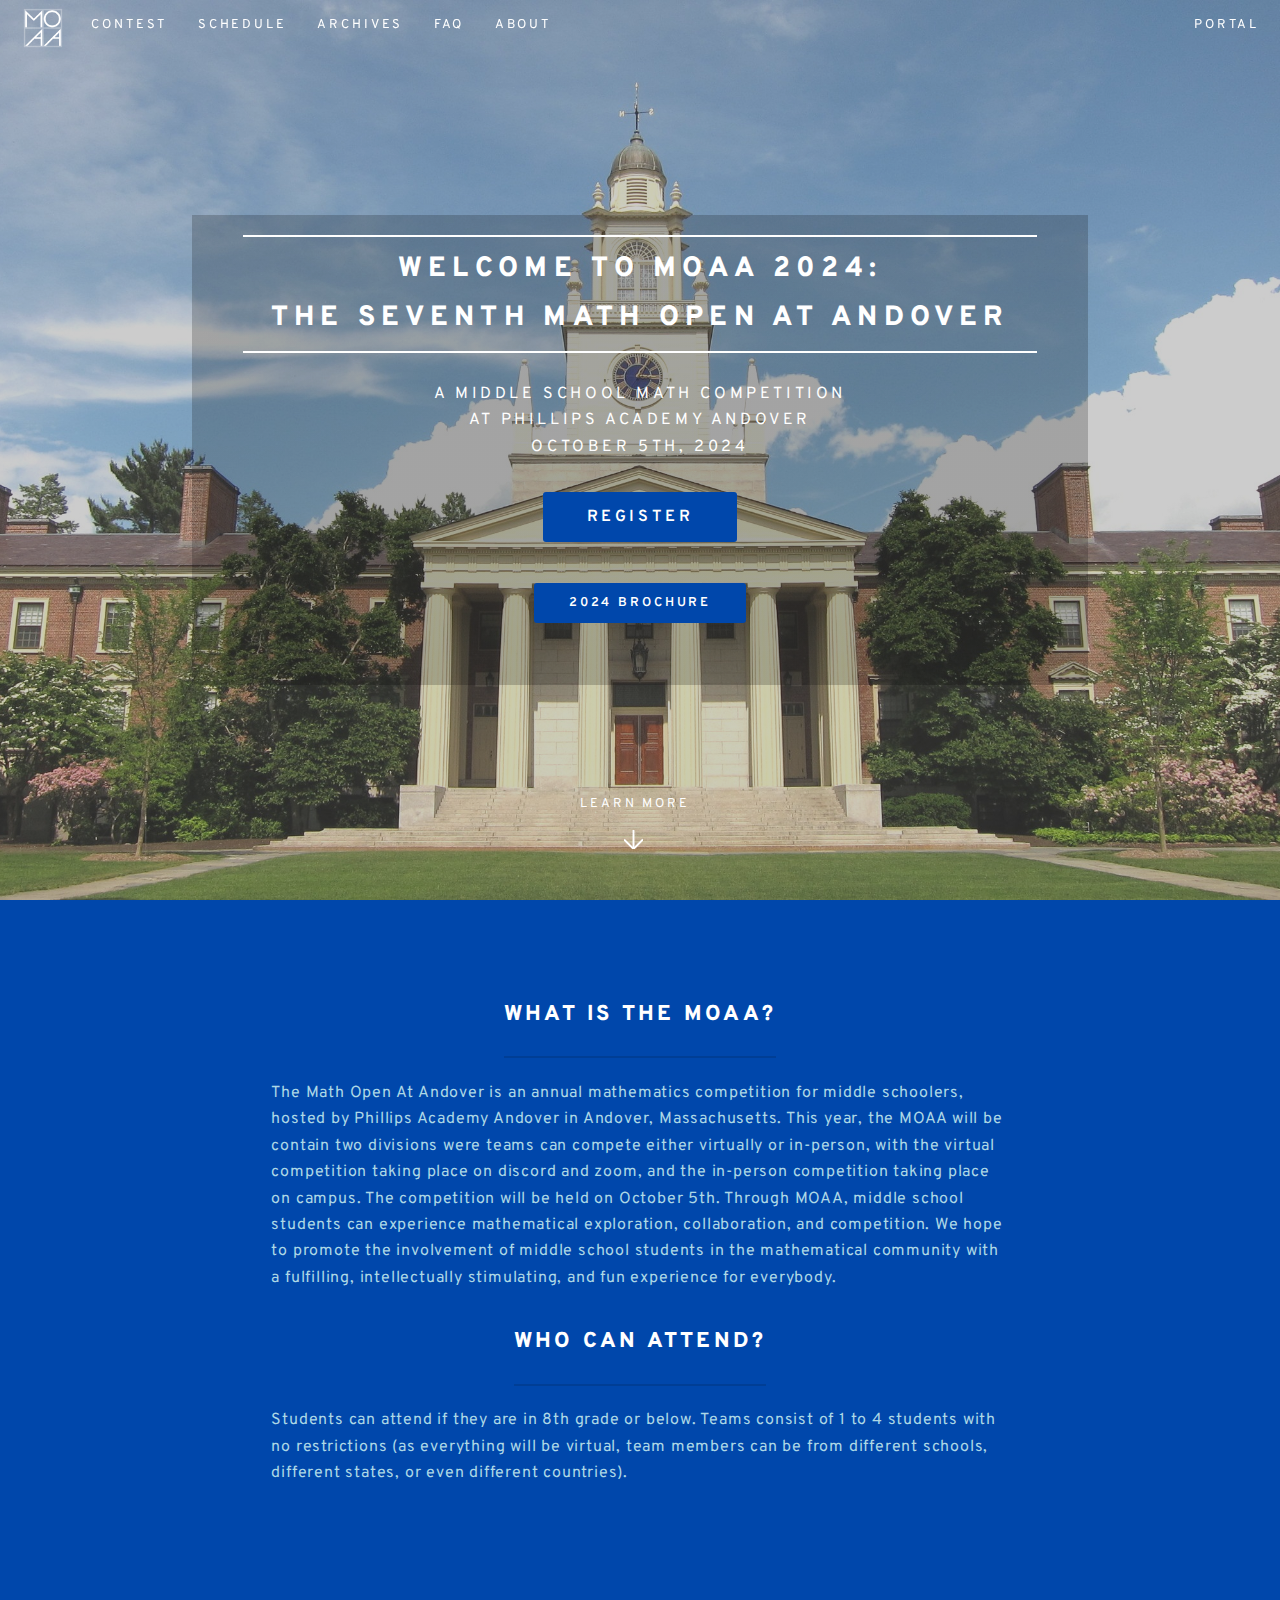
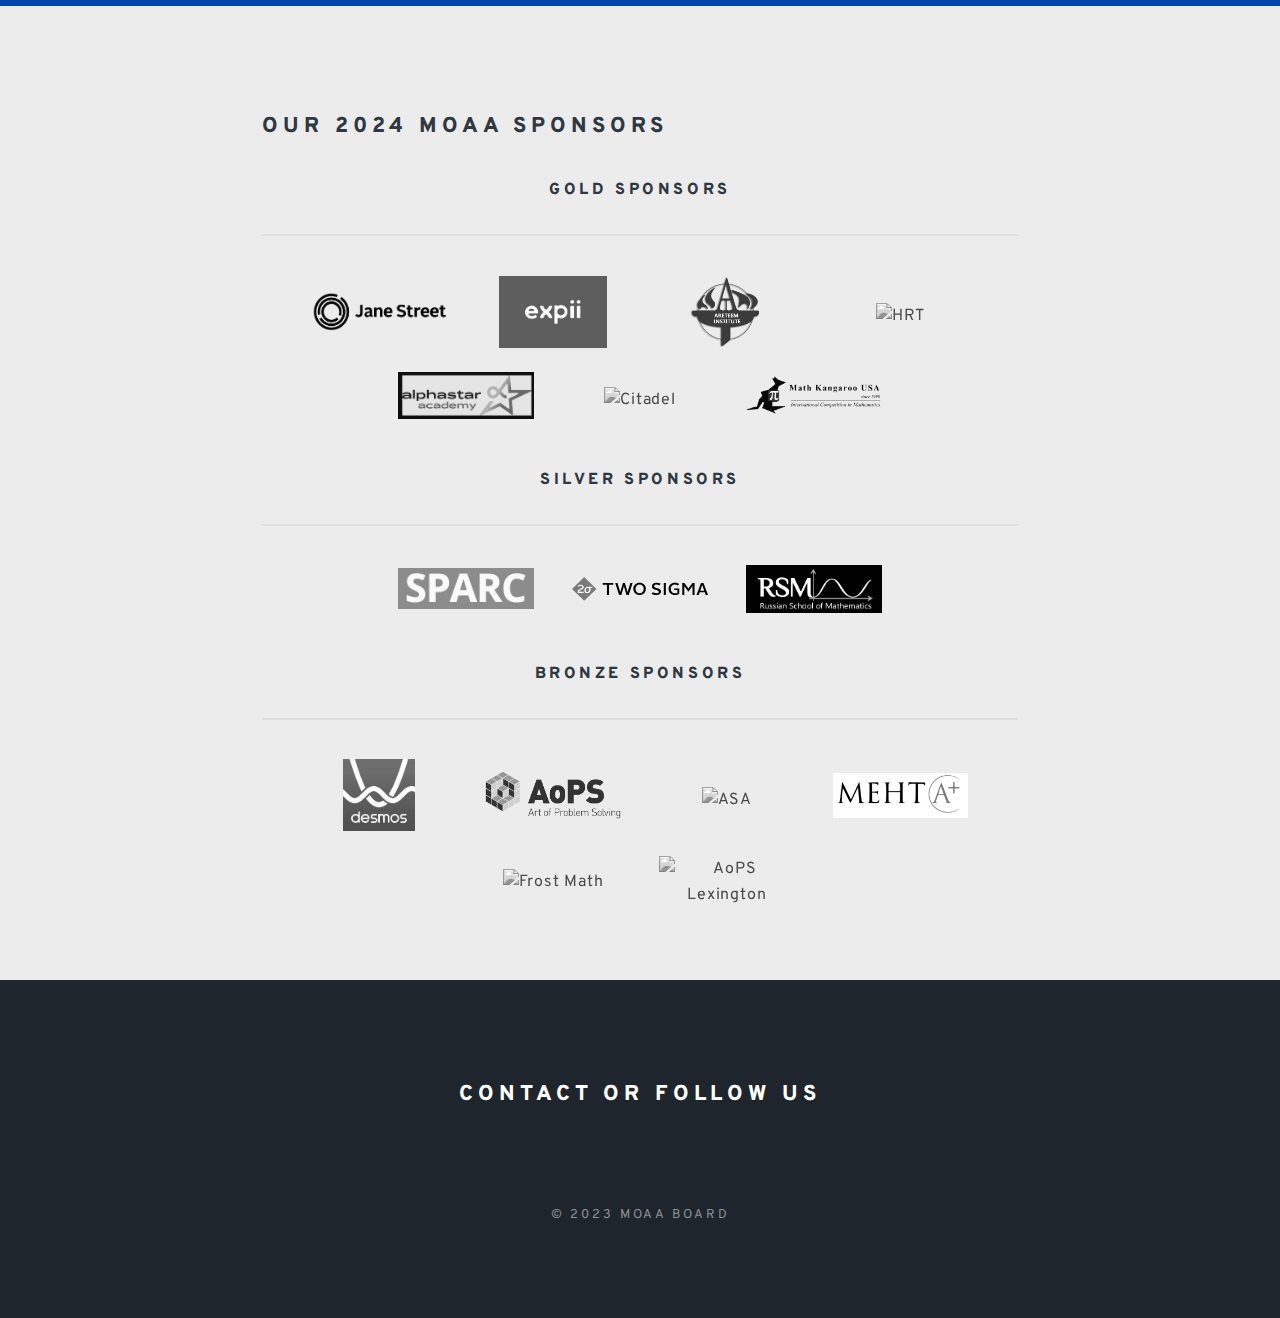
==== commit 0fa47f70: "2024 sponsors" ====
--- a/index.html
+++ b/index.html
@@ -23,12 +23,12 @@
     <link
       rel="shortcut icon"
       type="image/png"
-      href="/static/images/favicon5.png"
+      href="./static/images/favicon5.png"
     />
 
     <!-- The style sheet for the website. -->
-    <link rel="stylesheet" href="/static/css/main.css" />
-    <link rel="stylesheet" href="/static/css/sponsors.css">
+    <link rel="stylesheet" href="./static/css/main.css" />
+    <link rel="stylesheet" href="./static/css/sponsors.css">
 
     <!-- The Font Awesome Stylesheet -->
     <link
@@ -56,12 +56,12 @@
     </script>
 
     <!-- JavaScript common to all MOAA pages. -->
-    <script src="/static/js/jquery.min.js"></script>
-    <script src="/static/js/jquery.scrollex.min.js"></script>
-    <script src="/static/js/jquery.scrolly.min.js"></script>
-    <script src="/static/js/util.js"></script>
-    <script src="/static/js/skel.min.js"></script>
-    <script src="/static/js/main.js"></script>
+    <script src="./static/js/jquery.min.js"></script>
+    <script src="./static/js/jquery.scrollex.min.js"></script>
+    <script src="./static/js/jquery.scrolly.min.js"></script>
+    <script src="./static/js/util.js"></script>
+    <script src="./static/js/skel.min.js"></script>
+    <script src="./static/js/main.js"></script>
 
     <!-- Compatibility -->
     <meta
@@ -172,25 +172,28 @@
     <section class="wrapper alt style5">
       <section class="spotlight">
         <div class="content" id="sponsors">
-          <h2 class="align-left">Our 2023 MOAA Sponsors</h2>
+          <h2 class="align-left">Our 2024 MOAA Sponsors</h2>
             <h4>Gold Sponsors</h2>
             <hr>
             <div class="imagebox">
-              <div class="slide"><a href="https://www.janestreet.com/" target="_blank"><img src="/static/images/sponsors/janestreet.png" alt="Jane Street" /></a></div>
-              <!-- <div class="slide"><a href="https://www.juniper.net/" target="_blank"><img src="/static/images/sponsors/juniper.svg" alt="Juniper Networks" /></a></div>
-              <div class="slide"><a href="https://www.expii.com/" target="_blank"><img src="/static/images/sponsors/expii.png" alt="Expii" /></a></div> -->
-              <div class="slide"><a href="https://areteem.org/" target="_blank"><img src="/static/images/sponsors/areteem.png" alt="Areteem Institute"/></a></div>
+              <div class="slide"><a href="https://www.janestreet.com/" target="_blank"><img src="./static/images/sponsors/janestreet.png" alt="Jane Street" /></a></div>
+              <!-- <div class="slide"><a href="https://www.juniper.net/" target="_blank"><img src="/static/images/sponsors/juniper.svg" alt="Juniper Networks" /></a></div> -->
+              <div class="slide"><a href="https://www.expii.com/" target="_blank"><img src="./static/images/sponsors/expii.png" alt="Expii" /></a></div>
+              <div class="slide"><a href="https://areteem.org/" target="_blank"><img src="./static/images/sponsors/areteem.png" alt="Areteem Institute"/></a></div>
+              <div class="slide"><a href="https://www.hudsonrivertrading.com/" target="_blank"><img src="./static/images/sponsors/hrt.png" alt="HRT"/></a></div>
               <!-- <div class="slide"><a href="https://www.andover.edu/alumni/alumni-connect/abbot-academy/abbot-academy-fund" target="_blank"><img src="/static/images/sponsors/abbot.png" alt="Abbot Academy Fund"/></a></div>
               <div class="slide"><a href="https://www.linstitute.net/" target="_blank"><img src="/static/images/sponsors/lin.png" alt="Linstitute" /></a></div>
               <div class="slide"><a href="https://www.embarkchina.org/" target="_blank"><img src="/static/images/sponsors/embark.png" alt="Embark China" /></a></div> -->
               <!-- <div class="slide"><a href="https://www.momentumlearning.org/" target="_blank"><img src="/static/images/sponsors/momentum.jpg" alt="Momentum Learning"></a></div> -->
               <!-- <div class="slide"><a href="https://brilliant.org/" target="_blank"><img src="/static/images/sponsors/brilliant.png" alt="Brilliant"></a></div> -->
-              <div class="slide"><a href="https://live.poshenloh.com/" target="_blank"><img src="/static/images/sponsors/dailychallenge.png" alt="Daily Challenge"></a></div>
-              <div class="slide"><a href="https://www.wolframalpha.com/" target="_blank"><img src="/static/images/sponsors/wolframalpha.png" alt="Wolfram Alpha"></a></div>
-              <div class="slide"><a href="https://alphastar.academy/" target="_blank"><img src="/static/images/sponsors/alphastar.png" alt="AlphaStar Academy"></a></div>
-              <div class="slide"><a href="https://www.ams.org/home/page" target="_blank"><img src="/static/images/sponsors/ams.png" alt="American Mathematical Society"></a></div>
+              <!-- <div class="slide"><a href="https://live.poshenloh.com/" target="_blank"><img src="/static/images/sponsors/dailychallenge.png" alt="Daily Challenge"></a></div>
+              <div class="slide"><a href="https://www.wolframalpha.com/" target="_blank"><img src="/static/images/sponsors/wolframalpha.png" alt="Wolfram Alpha"></a></div> -->
+              <div class="slide"><a href="https://alphastar.academy/" target="_blank"><img src="./static/images/sponsors/alphastar.png" alt="AlphaStar Academy"></a></div>
+              <div class="slide"><a href="https://www.citadel.com/" target="_blank"><img src="./static/images/sponsors/citadel.jpg" alt="Citadel"></a></div>
+              <!-- <div class="slide"><a href="https://www.ams.org/home/page" target="_blank"><img src="/static/images/sponsors/ams.png" alt="American Mathematical Society"></a></div>
               <div class="slide"><a href="https://www.russianschool.com/" target="_blank"><img src="/static/images/sponsors/russianschoolofmath.png" alt="Russian School of Math"></a></div>
-              <div class="slide"><a href="https://mehtaplustutoring.com/" target="_blank"><img src="/static/images/sponsors/mehta+.png" alt=""></a></div>
+              <div class="slide"><a href="https://mehtaplustutoring.com/" target="_blank"><img src="/static/images/sponsors/mehta+.png" alt=""></a></div> -->
+              <div class="slide"><a href="https://mathkangaroo.org/mks/" target="_blank"><img src="./static/images/sponsors/math-kangroo.png" alt="Math Kangaroo"></a></div>
             </div>
             <h4>Silver Sponsors</h4>
             <hr>
@@ -204,23 +207,29 @@
               
               <!-- <div class="slide"><a href="https://www.ti.com/" target="_blank"><img src="/static/images/sponsors/texasinstruments.png" alt="Texas Instruments"></a></div> -->
               <!-- <div class="slide"><a href="https://bbmc-math.com/" target="_blank"><img src="/static/images/sponsors/BBMC-math.png" alt="BBMC Math"></a></div> -->
-              <div class="slide"><a href="https://www.sparc-camp.com/" target="_blank"><img src="/static/images/sponsors/sparc.png" alt=""></a></div>
-              <div class="slide"><a href="https://mathkangaroo.org/mks/" target="_blank"><img src="/static/images/sponsors/math-kangroo.png" alt=""></a></div>
-              <div class="slide"><a href="https://www.virtu.com/" target="_blank"><img src="/static/images/sponsors/virtufinancial.png" alt=""></a></div>
+              <div class="slide"><a href="https://www.sparc-camp.com/" target="_blank"><img src="./static/images/sponsors/sparc.png" alt=""></a></div>
+              <div class="slide"><a href="https://www.twosigma.com/" target="_blank"><img src="./static/images/sponsors/twosigma.svg" alt="Two Sigma"/></a></div>
+              <div class="slide"><a href="https://www.russianschool.com/" target="_blank"><img src="./static/images/sponsors/russianschoolofmath.png" alt="RSM"/></a></div>
+              <!-- <div class="slide"><a href="https://www.virtu.com/" target="_blank"><img src="/static/images/sponsors/virtufinancial.png" alt=""></a></div> -->
             </div>
             <h4>Bronze Sponsors</h4>
             <hr>
             <div class="imagebox">
-              <!-- <div class="slide"><a href="https://artofproblemsolving.com/" target="_blank"><img src="/static/images/sponsors/aops.png" alt="AoPS"/></a></div> -->
+              <div class="slide"><a href="https://desmos.com" target="_blank"><img src="./static/images/sponsors/desmos.jfif" alt="Desmos"/></a></div>
+              <div class="slide"><a href="https://artofproblemsolving.com/" target="_blank"><img src="./static/images/sponsors/aops.png" alt="AoPS"/></a></div>
+              <div class="slide"><a href="https://www.amstat.org/" target="_blank"><img src="" alt="ASA"/></a></div>
+              <div class="slide"><a href="https://mehtaplustutoring.com/" target="_blank"><img src="./static/images/sponsors/mehta+.png" alt="Mehta+"></a></div>
+              <div class="slide"><a href="https://www.frostmath.com/home.html" target="_blank"><img src="./static/images/sponsors/frostmath.jpg" alt="Frost Math"></a></div>
+              <div class="slide"><a href="https://lexington.aopsacademy.org/" target="_blank"><img src="./static/images/sponsors/aopslexington.png" alt="AoPS Lexington"></a></div>
               <!-- <div class="slide"><a href="https://mathworks.com/" target="_blank"><img src="/static/images/sponsors/mathworks.png" alt="Mathworks"/></a></div> -->
               <!-- <div class="slide"><a href="https://www.twosigma.com/" target="_blank"><img src="/static/images/sponsors/twosigma.svg" alt="Two Sigma"/></a></div> -->
-              <div class="slide"><a href="https://www.maplesoft.com/" target="_blank"><img src="/static/images/sponsors/maplesoft_logo.png" alt="MapleSoft"></a></div>
-            </div>
-            <h4>Other Sponsors</h4>
+              <!-- <div class="slide"><a href="https://www.maplesoft.com/" target="_blank"><img src="/static/images/sponsors/maplesoft_logo.png" alt="MapleSoft"></a></div> -->
+            </div>
+            <!-- <h4>Other Sponsors</h4>
             <hr>
             <div class="imagebox">
               <div class="slide"><a href="https://desmos.com" target="_blank"><img src="/static/images/sponsors/desmos.jfif" alt="Desmos"/></a></div>
-            </div>
+            </div> -->
         </div>
       </section>
     </section>
@@ -331,7 +340,7 @@
         </ul>
       </div>
     </section> -->
-    <script src="/static/js/sponsors.js"></script>
+    <script src="./static/js/sponsors.js"></script>
 
 
 
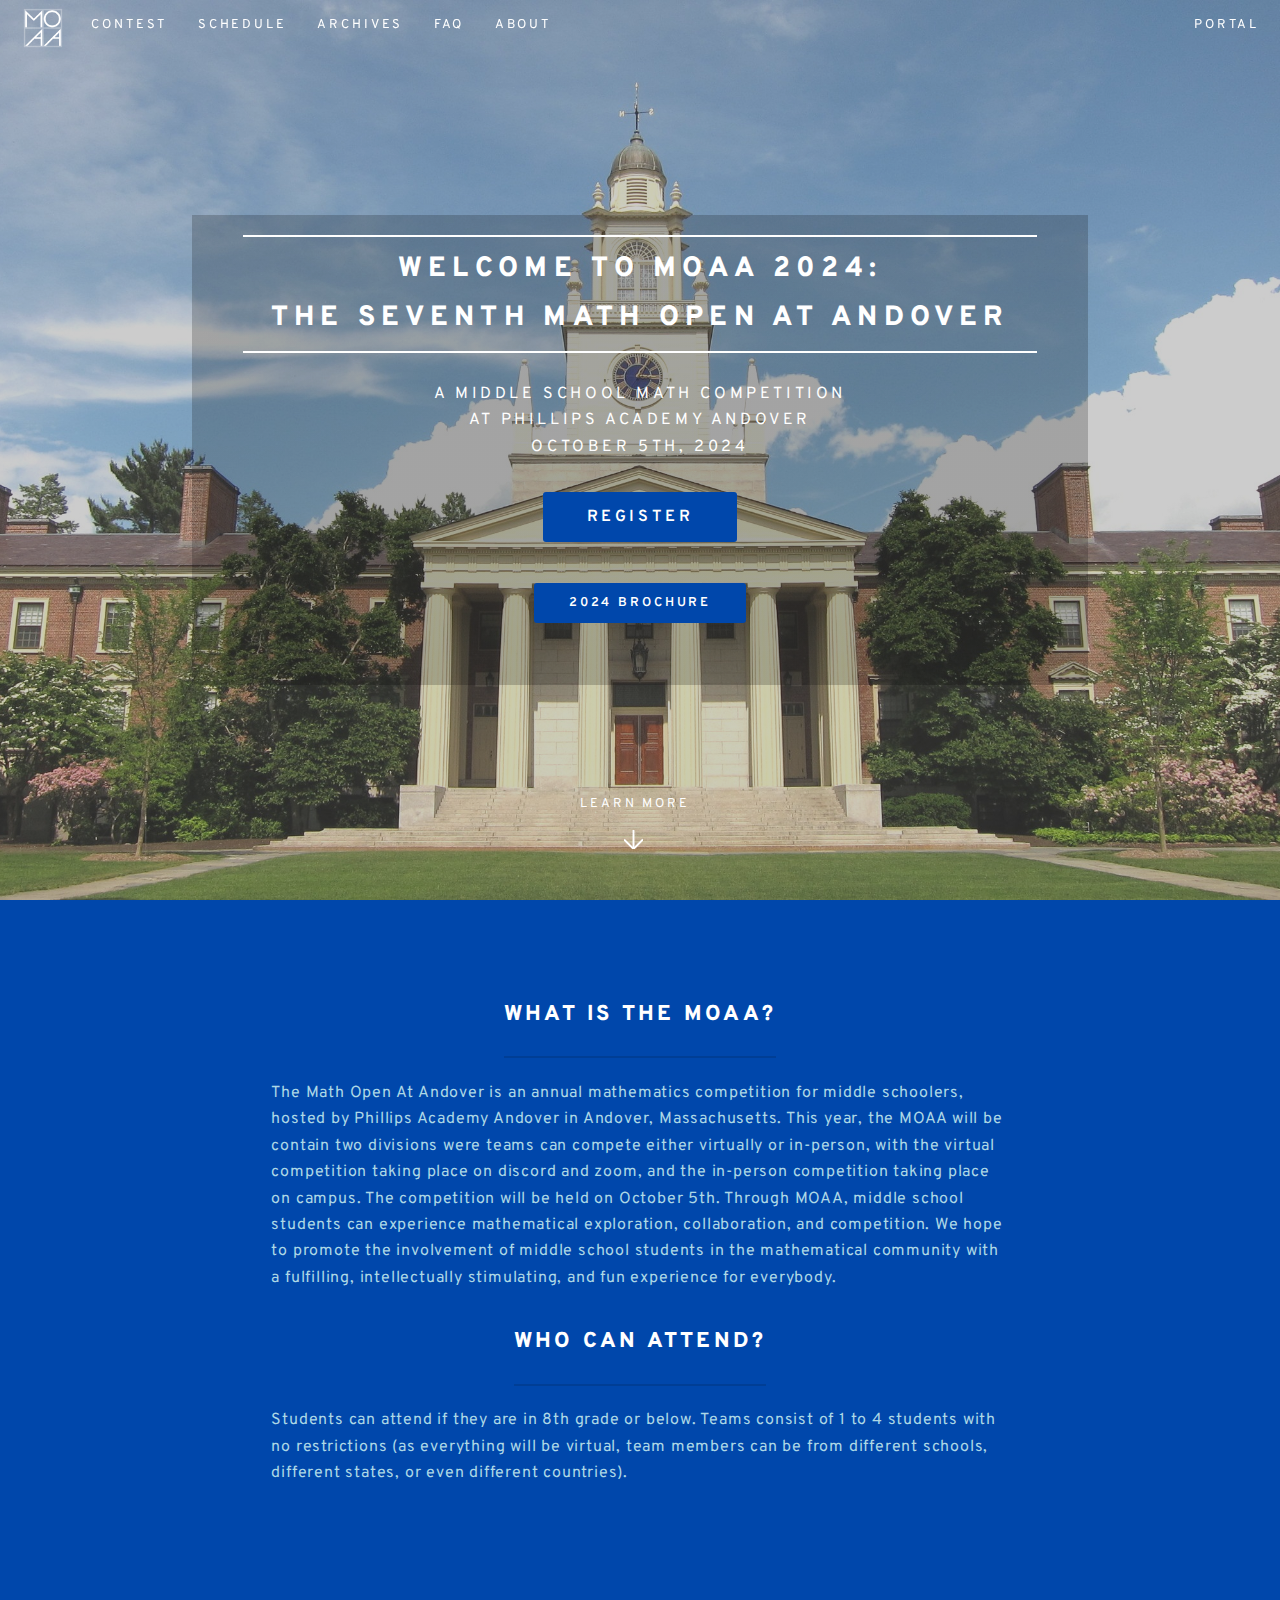
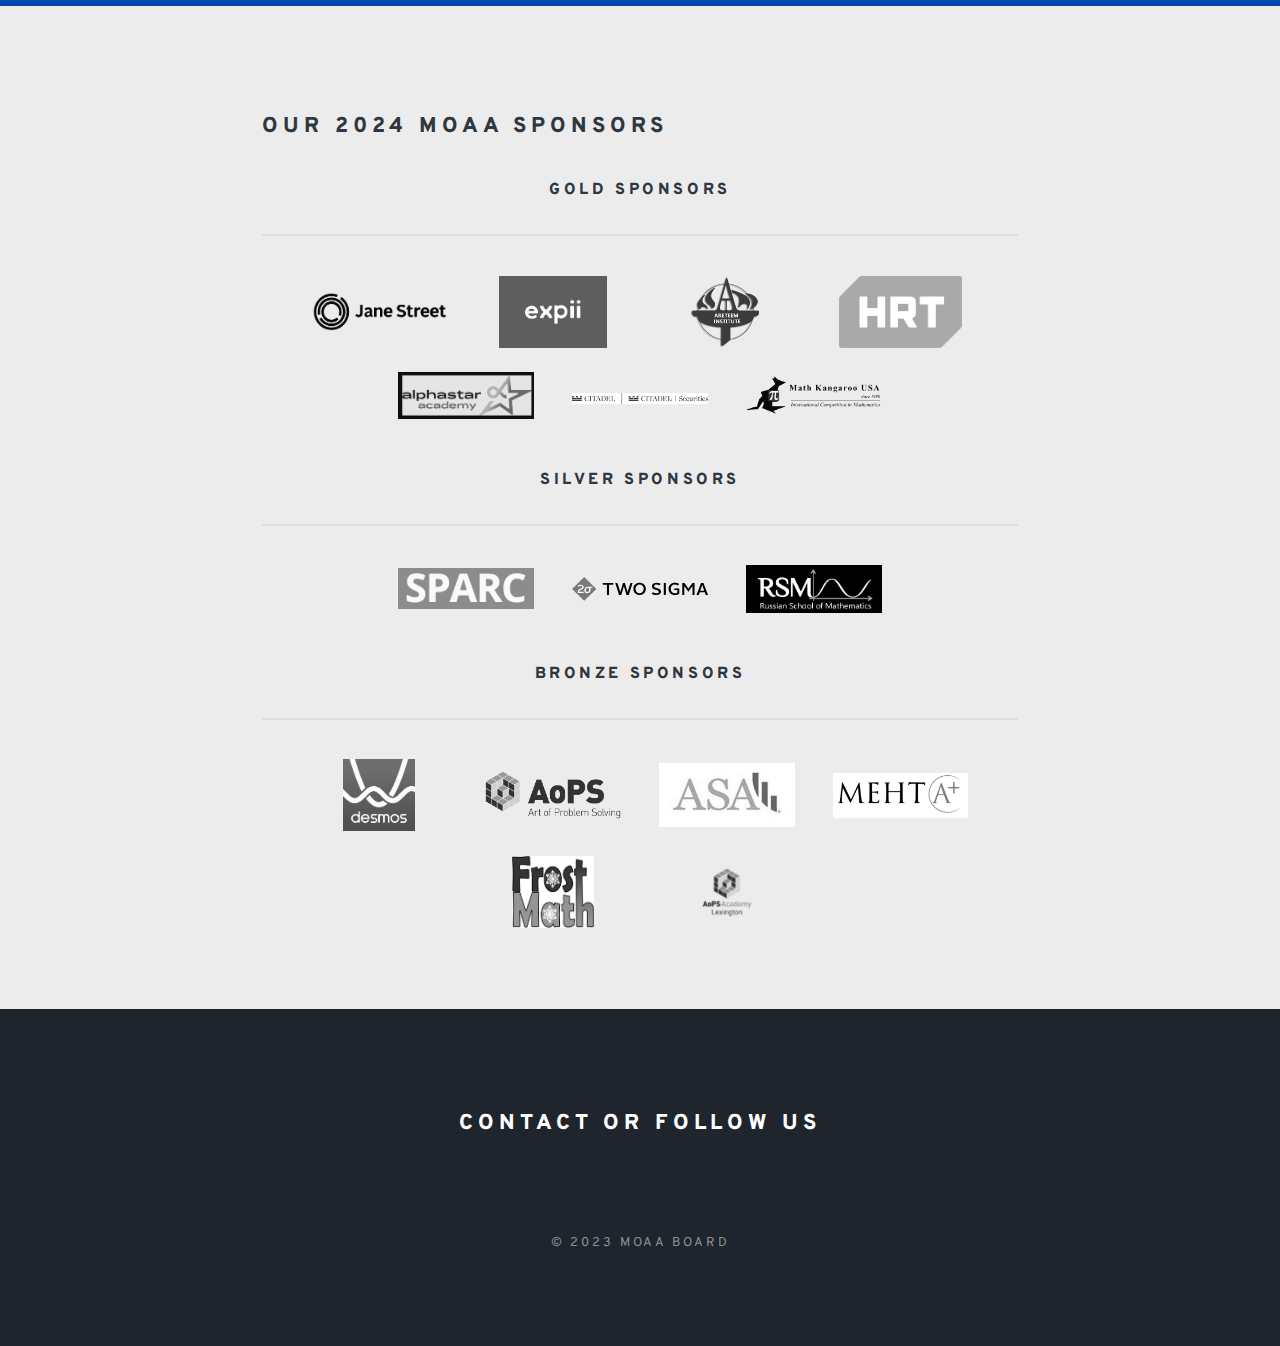
==== commit c6c5424f: "fixed asa logo" ====
--- a/index.html
+++ b/index.html
@@ -217,7 +217,7 @@
             <div class="imagebox">
               <div class="slide"><a href="https://desmos.com" target="_blank"><img src="./static/images/sponsors/desmos.jfif" alt="Desmos"/></a></div>
               <div class="slide"><a href="https://artofproblemsolving.com/" target="_blank"><img src="./static/images/sponsors/aops.png" alt="AoPS"/></a></div>
-              <div class="slide"><a href="https://www.amstat.org/" target="_blank"><img src="" alt="ASA"/></a></div>
+              <div class="slide"><a href="https://www.amstat.org/" target="_blank"><img src="./static/images/sponsors/asa.png" alt="ASA"/></a></div>
               <div class="slide"><a href="https://mehtaplustutoring.com/" target="_blank"><img src="./static/images/sponsors/mehta+.png" alt="Mehta+"></a></div>
               <div class="slide"><a href="https://www.frostmath.com/home.html" target="_blank"><img src="./static/images/sponsors/frostmath.jpg" alt="Frost Math"></a></div>
               <div class="slide"><a href="https://lexington.aopsacademy.org/" target="_blank"><img src="./static/images/sponsors/aopslexington.png" alt="AoPS Lexington"></a></div>
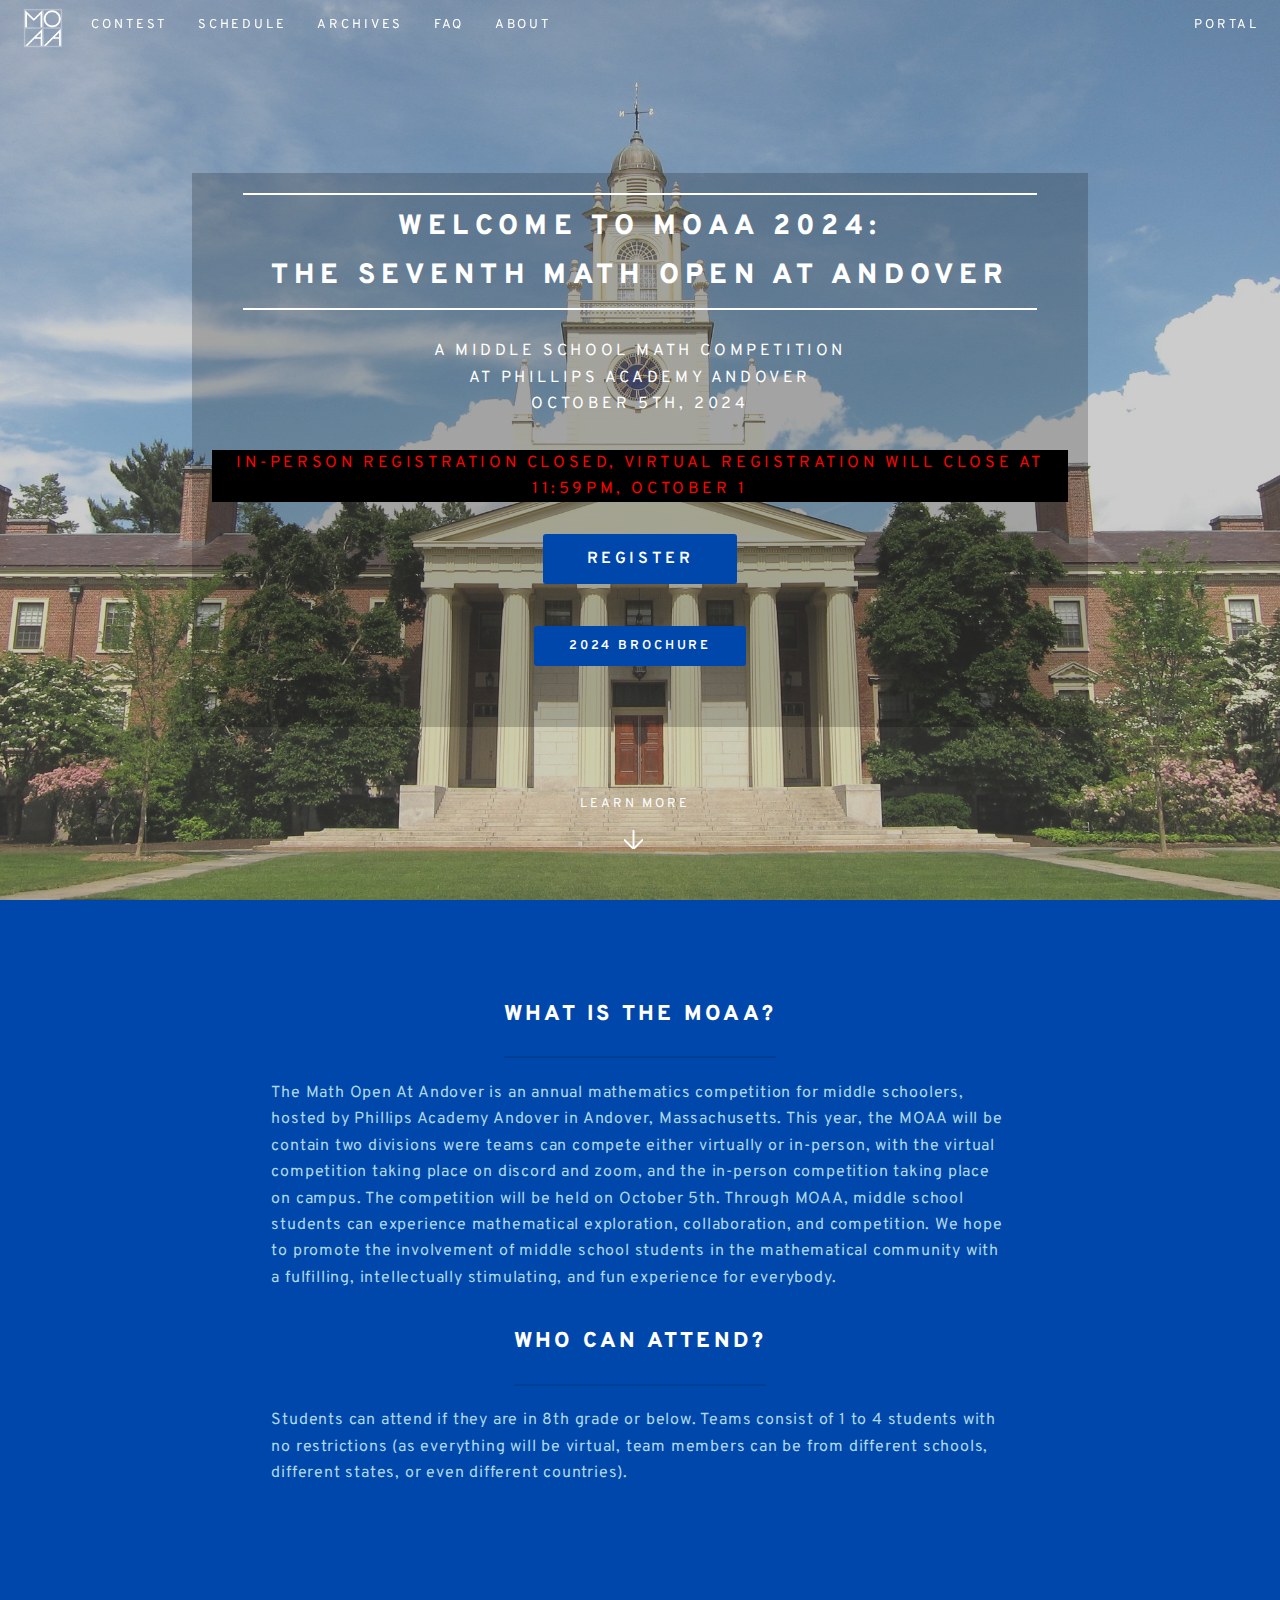
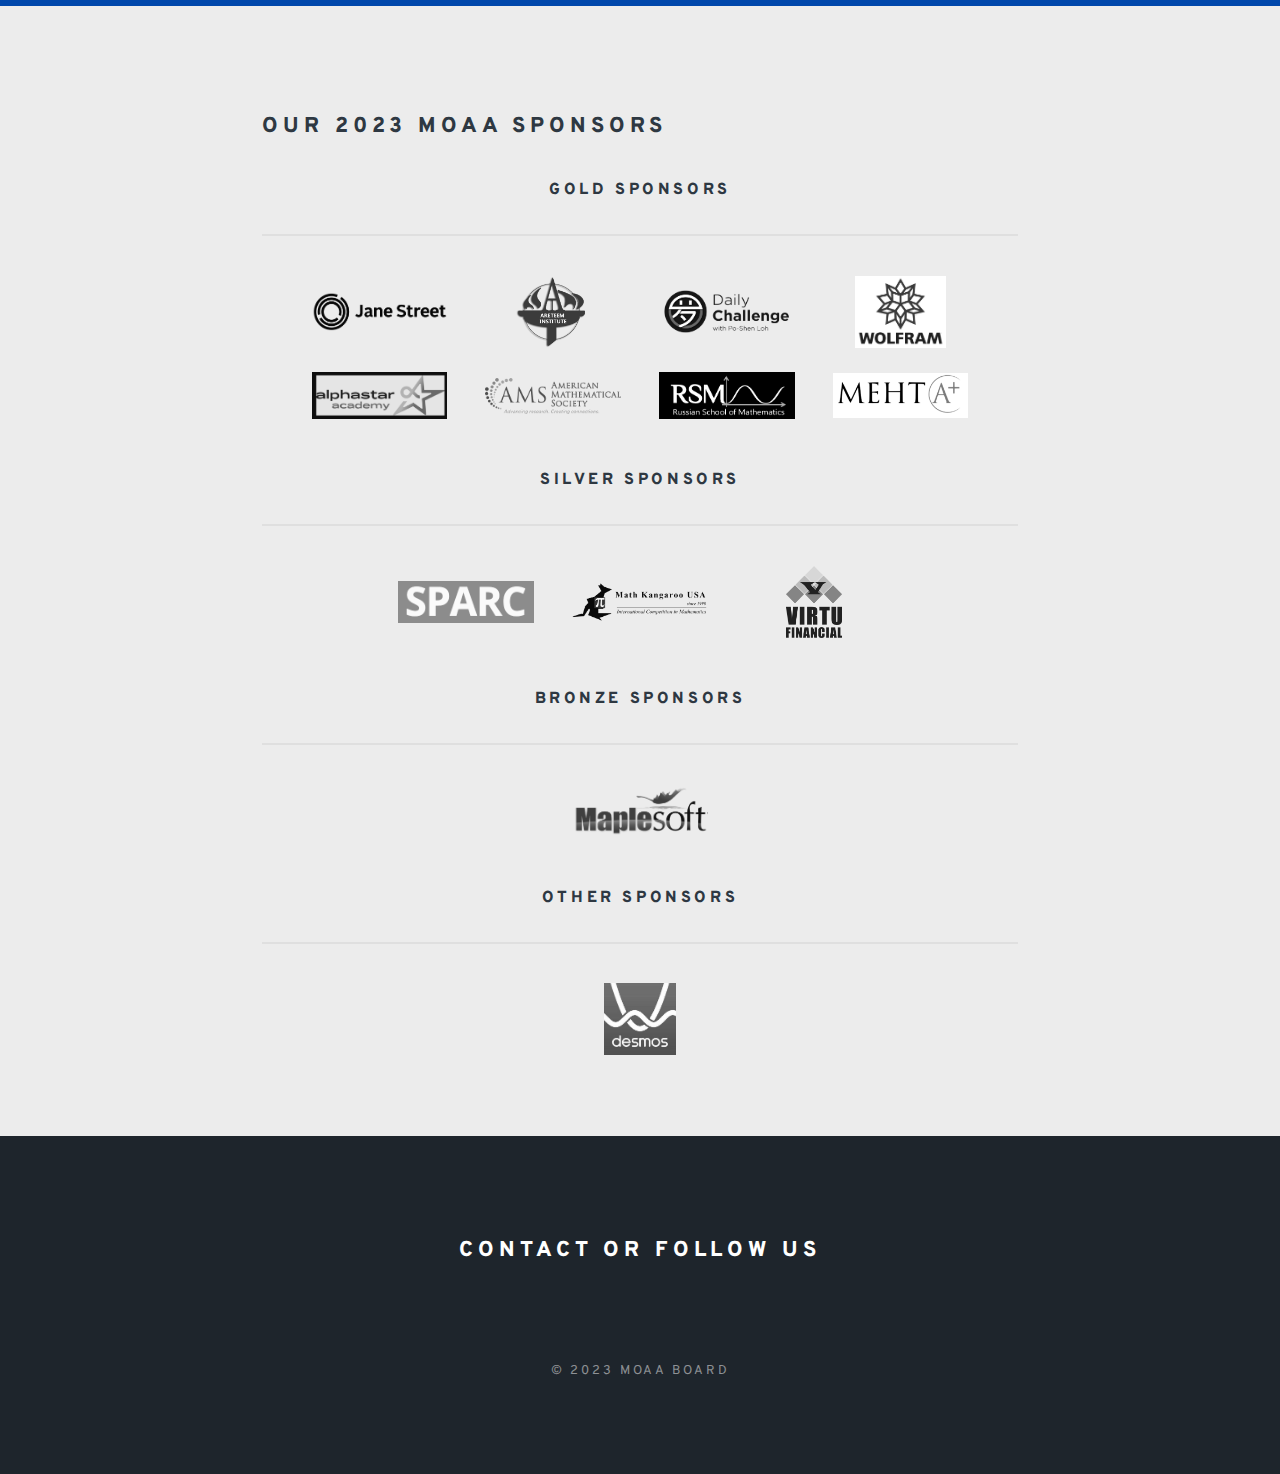
==== commit 5df28f41: "changes" ====
--- a/index.html
+++ b/index.html
@@ -23,12 +23,12 @@
     <link
       rel="shortcut icon"
       type="image/png"
-      href="./static/images/favicon5.png"
+      href="/static/images/favicon5.png"
     />
 
     <!-- The style sheet for the website. -->
-    <link rel="stylesheet" href="./static/css/main.css" />
-    <link rel="stylesheet" href="./static/css/sponsors.css">
+    <link rel="stylesheet" href="/static/css/main.css" />
+    <link rel="stylesheet" href="/static/css/sponsors.css">
 
     <!-- The Font Awesome Stylesheet -->
     <link
@@ -56,12 +56,12 @@
     </script>
 
     <!-- JavaScript common to all MOAA pages. -->
-    <script src="./static/js/jquery.min.js"></script>
-    <script src="./static/js/jquery.scrollex.min.js"></script>
-    <script src="./static/js/jquery.scrolly.min.js"></script>
-    <script src="./static/js/util.js"></script>
-    <script src="./static/js/skel.min.js"></script>
-    <script src="./static/js/main.js"></script>
+    <script src="/static/js/jquery.min.js"></script>
+    <script src="/static/js/jquery.scrollex.min.js"></script>
+    <script src="/static/js/jquery.scrolly.min.js"></script>
+    <script src="/static/js/util.js"></script>
+    <script src="/static/js/skel.min.js"></script>
+    <script src="/static/js/main.js"></script>
 
     <!-- Compatibility -->
     <meta
@@ -131,6 +131,7 @@
       <div class="inner" id="headerheader">
         <h2 class="special-font">Welcome to MOAA 2024:<br>The Seventh Math Open At Andover</h2>
         <p>A Middle School Math Competition <br> At Phillips Academy Andover <br> October 5th, 2024 </p>
+        <p class="red">In-Person Registration Closed, Virtual Registration will close at 11:59PM, October 1</p>
         <ul class="actions">
           <li><a href="/register-main.html" class="button special" target="" id="register-button-2022">Register</a></li>
         </ul>
@@ -172,28 +173,25 @@
     <section class="wrapper alt style5">
       <section class="spotlight">
         <div class="content" id="sponsors">
-          <h2 class="align-left">Our 2024 MOAA Sponsors</h2>
+          <h2 class="align-left">Our 2023 MOAA Sponsors</h2>
             <h4>Gold Sponsors</h2>
             <hr>
             <div class="imagebox">
-              <div class="slide"><a href="https://www.janestreet.com/" target="_blank"><img src="./static/images/sponsors/janestreet.png" alt="Jane Street" /></a></div>
-              <!-- <div class="slide"><a href="https://www.juniper.net/" target="_blank"><img src="/static/images/sponsors/juniper.svg" alt="Juniper Networks" /></a></div> -->
-              <div class="slide"><a href="https://www.expii.com/" target="_blank"><img src="./static/images/sponsors/expii.png" alt="Expii" /></a></div>
-              <div class="slide"><a href="https://areteem.org/" target="_blank"><img src="./static/images/sponsors/areteem.png" alt="Areteem Institute"/></a></div>
-              <div class="slide"><a href="https://www.hudsonrivertrading.com/" target="_blank"><img src="./static/images/sponsors/hrt.png" alt="HRT"/></a></div>
+              <div class="slide"><a href="https://www.janestreet.com/" target="_blank"><img src="/static/images/sponsors/janestreet.png" alt="Jane Street" /></a></div>
+              <!-- <div class="slide"><a href="https://www.juniper.net/" target="_blank"><img src="/static/images/sponsors/juniper.svg" alt="Juniper Networks" /></a></div>
+              <div class="slide"><a href="https://www.expii.com/" target="_blank"><img src="/static/images/sponsors/expii.png" alt="Expii" /></a></div> -->
+              <div class="slide"><a href="https://areteem.org/" target="_blank"><img src="/static/images/sponsors/areteem.png" alt="Areteem Institute"/></a></div>
               <!-- <div class="slide"><a href="https://www.andover.edu/alumni/alumni-connect/abbot-academy/abbot-academy-fund" target="_blank"><img src="/static/images/sponsors/abbot.png" alt="Abbot Academy Fund"/></a></div>
               <div class="slide"><a href="https://www.linstitute.net/" target="_blank"><img src="/static/images/sponsors/lin.png" alt="Linstitute" /></a></div>
               <div class="slide"><a href="https://www.embarkchina.org/" target="_blank"><img src="/static/images/sponsors/embark.png" alt="Embark China" /></a></div> -->
               <!-- <div class="slide"><a href="https://www.momentumlearning.org/" target="_blank"><img src="/static/images/sponsors/momentum.jpg" alt="Momentum Learning"></a></div> -->
               <!-- <div class="slide"><a href="https://brilliant.org/" target="_blank"><img src="/static/images/sponsors/brilliant.png" alt="Brilliant"></a></div> -->
-              <!-- <div class="slide"><a href="https://live.poshenloh.com/" target="_blank"><img src="/static/images/sponsors/dailychallenge.png" alt="Daily Challenge"></a></div>
-              <div class="slide"><a href="https://www.wolframalpha.com/" target="_blank"><img src="/static/images/sponsors/wolframalpha.png" alt="Wolfram Alpha"></a></div> -->
-              <div class="slide"><a href="https://alphastar.academy/" target="_blank"><img src="./static/images/sponsors/alphastar.png" alt="AlphaStar Academy"></a></div>
-              <div class="slide"><a href="https://www.citadel.com/" target="_blank"><img src="./static/images/sponsors/citadel.jpg" alt="Citadel"></a></div>
-              <!-- <div class="slide"><a href="https://www.ams.org/home/page" target="_blank"><img src="/static/images/sponsors/ams.png" alt="American Mathematical Society"></a></div>
+              <div class="slide"><a href="https://live.poshenloh.com/" target="_blank"><img src="/static/images/sponsors/dailychallenge.png" alt="Daily Challenge"></a></div>
+              <div class="slide"><a href="https://www.wolframalpha.com/" target="_blank"><img src="/static/images/sponsors/wolframalpha.png" alt="Wolfram Alpha"></a></div>
+              <div class="slide"><a href="https://alphastar.academy/" target="_blank"><img src="/static/images/sponsors/alphastar.png" alt="AlphaStar Academy"></a></div>
+              <div class="slide"><a href="https://www.ams.org/home/page" target="_blank"><img src="/static/images/sponsors/ams.png" alt="American Mathematical Society"></a></div>
               <div class="slide"><a href="https://www.russianschool.com/" target="_blank"><img src="/static/images/sponsors/russianschoolofmath.png" alt="Russian School of Math"></a></div>
-              <div class="slide"><a href="https://mehtaplustutoring.com/" target="_blank"><img src="/static/images/sponsors/mehta+.png" alt=""></a></div> -->
-              <div class="slide"><a href="https://mathkangaroo.org/mks/" target="_blank"><img src="./static/images/sponsors/math-kangroo.png" alt="Math Kangaroo"></a></div>
+              <div class="slide"><a href="https://mehtaplustutoring.com/" target="_blank"><img src="/static/images/sponsors/mehta+.png" alt=""></a></div>
             </div>
             <h4>Silver Sponsors</h4>
             <hr>
@@ -207,29 +205,23 @@
               
               <!-- <div class="slide"><a href="https://www.ti.com/" target="_blank"><img src="/static/images/sponsors/texasinstruments.png" alt="Texas Instruments"></a></div> -->
               <!-- <div class="slide"><a href="https://bbmc-math.com/" target="_blank"><img src="/static/images/sponsors/BBMC-math.png" alt="BBMC Math"></a></div> -->
-              <div class="slide"><a href="https://www.sparc-camp.com/" target="_blank"><img src="./static/images/sponsors/sparc.png" alt=""></a></div>
-              <div class="slide"><a href="https://www.twosigma.com/" target="_blank"><img src="./static/images/sponsors/twosigma.svg" alt="Two Sigma"/></a></div>
-              <div class="slide"><a href="https://www.russianschool.com/" target="_blank"><img src="./static/images/sponsors/russianschoolofmath.png" alt="RSM"/></a></div>
-              <!-- <div class="slide"><a href="https://www.virtu.com/" target="_blank"><img src="/static/images/sponsors/virtufinancial.png" alt=""></a></div> -->
+              <div class="slide"><a href="https://www.sparc-camp.com/" target="_blank"><img src="/static/images/sponsors/sparc.png" alt=""></a></div>
+              <div class="slide"><a href="https://mathkangaroo.org/mks/" target="_blank"><img src="/static/images/sponsors/math-kangroo.png" alt=""></a></div>
+              <div class="slide"><a href="https://www.virtu.com/" target="_blank"><img src="/static/images/sponsors/virtufinancial.png" alt=""></a></div>
             </div>
             <h4>Bronze Sponsors</h4>
             <hr>
             <div class="imagebox">
-              <div class="slide"><a href="https://desmos.com" target="_blank"><img src="./static/images/sponsors/desmos.jfif" alt="Desmos"/></a></div>
-              <div class="slide"><a href="https://artofproblemsolving.com/" target="_blank"><img src="./static/images/sponsors/aops.png" alt="AoPS"/></a></div>
-              <div class="slide"><a href="https://www.amstat.org/" target="_blank"><img src="./static/images/sponsors/asa.png" alt="ASA"/></a></div>
-              <div class="slide"><a href="https://mehtaplustutoring.com/" target="_blank"><img src="./static/images/sponsors/mehta+.png" alt="Mehta+"></a></div>
-              <div class="slide"><a href="https://www.frostmath.com/home.html" target="_blank"><img src="./static/images/sponsors/frostmath.jpg" alt="Frost Math"></a></div>
-              <div class="slide"><a href="https://lexington.aopsacademy.org/" target="_blank"><img src="./static/images/sponsors/aopslexington.png" alt="AoPS Lexington"></a></div>
+              <!-- <div class="slide"><a href="https://artofproblemsolving.com/" target="_blank"><img src="/static/images/sponsors/aops.png" alt="AoPS"/></a></div> -->
               <!-- <div class="slide"><a href="https://mathworks.com/" target="_blank"><img src="/static/images/sponsors/mathworks.png" alt="Mathworks"/></a></div> -->
               <!-- <div class="slide"><a href="https://www.twosigma.com/" target="_blank"><img src="/static/images/sponsors/twosigma.svg" alt="Two Sigma"/></a></div> -->
-              <!-- <div class="slide"><a href="https://www.maplesoft.com/" target="_blank"><img src="/static/images/sponsors/maplesoft_logo.png" alt="MapleSoft"></a></div> -->
-            </div>
-            <!-- <h4>Other Sponsors</h4>
+              <div class="slide"><a href="https://www.maplesoft.com/" target="_blank"><img src="/static/images/sponsors/maplesoft_logo.png" alt="MapleSoft"></a></div>
+            </div>
+            <h4>Other Sponsors</h4>
             <hr>
             <div class="imagebox">
               <div class="slide"><a href="https://desmos.com" target="_blank"><img src="/static/images/sponsors/desmos.jfif" alt="Desmos"/></a></div>
-            </div> -->
+            </div>
         </div>
       </section>
     </section>
@@ -340,7 +332,7 @@
         </ul>
       </div>
     </section> -->
-    <script src="./static/js/sponsors.js"></script>
+    <script src="/static/js/sponsors.js"></script>
 
 
 
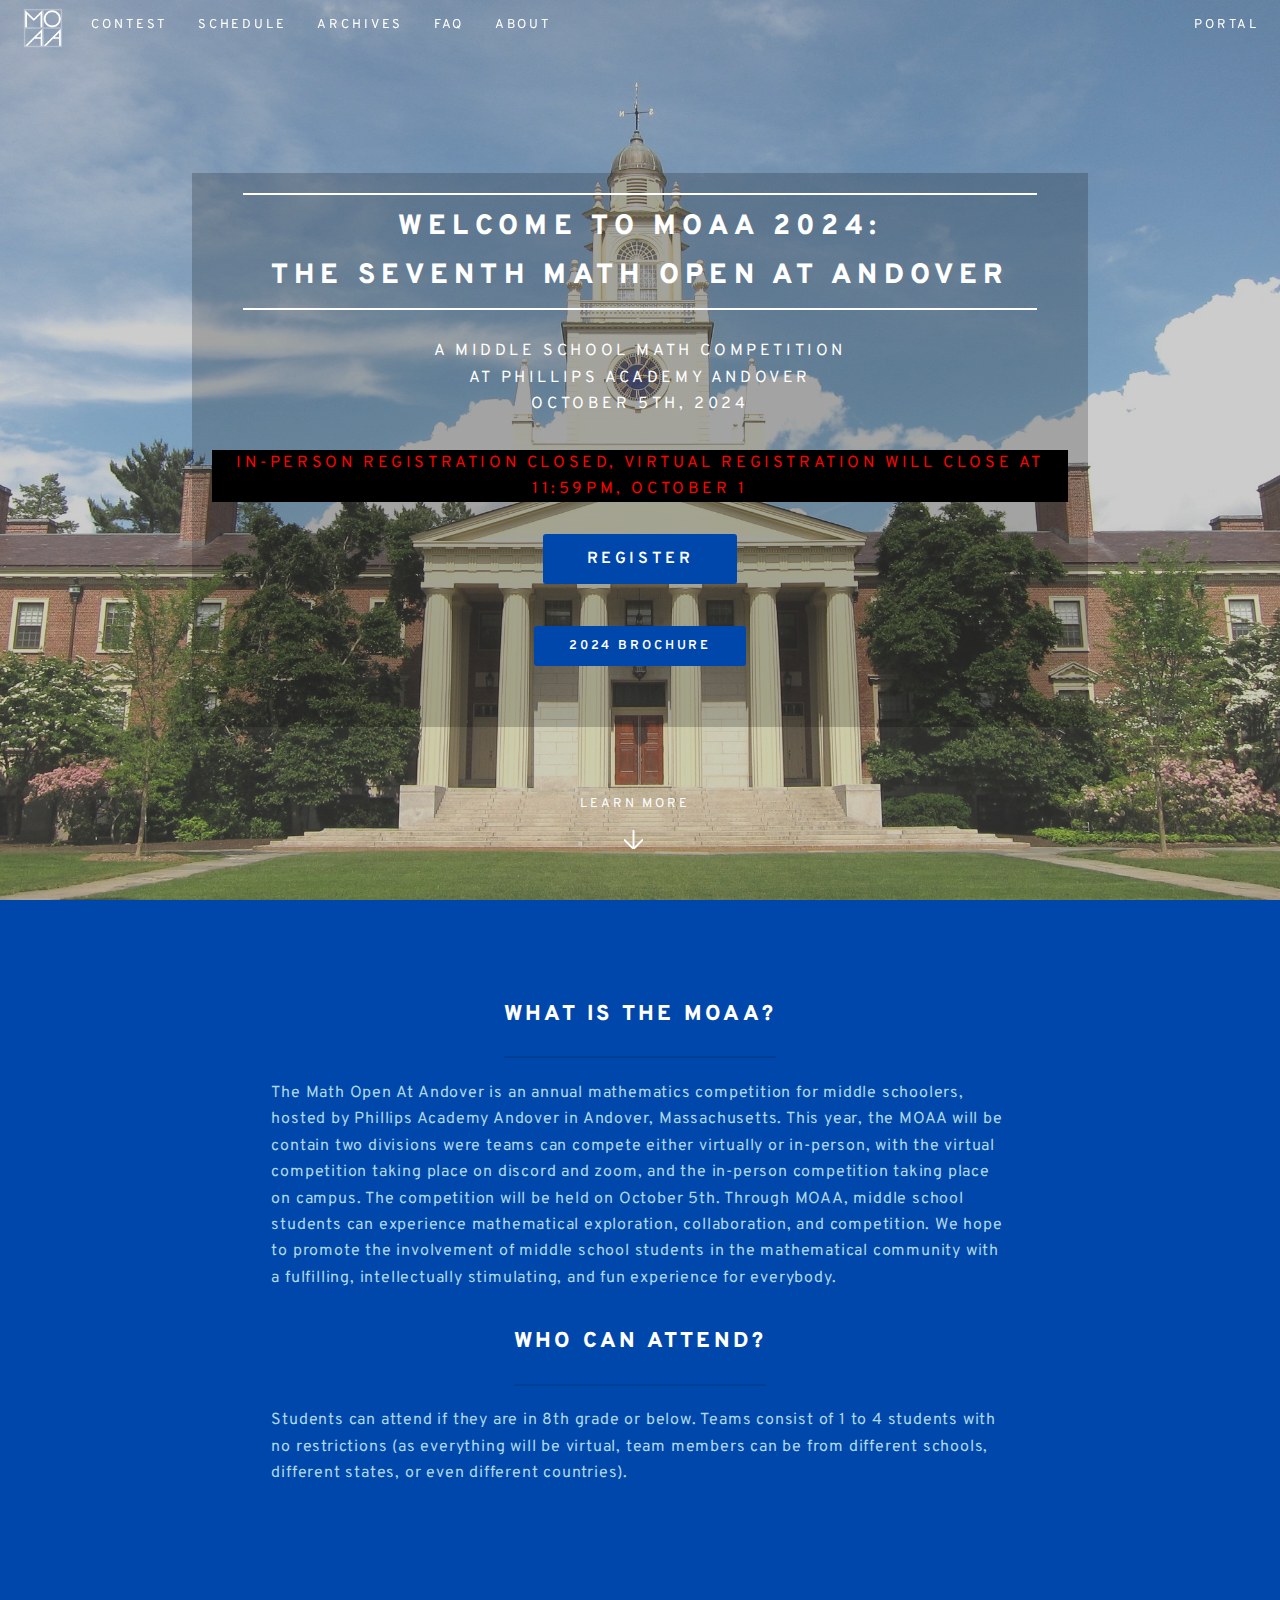
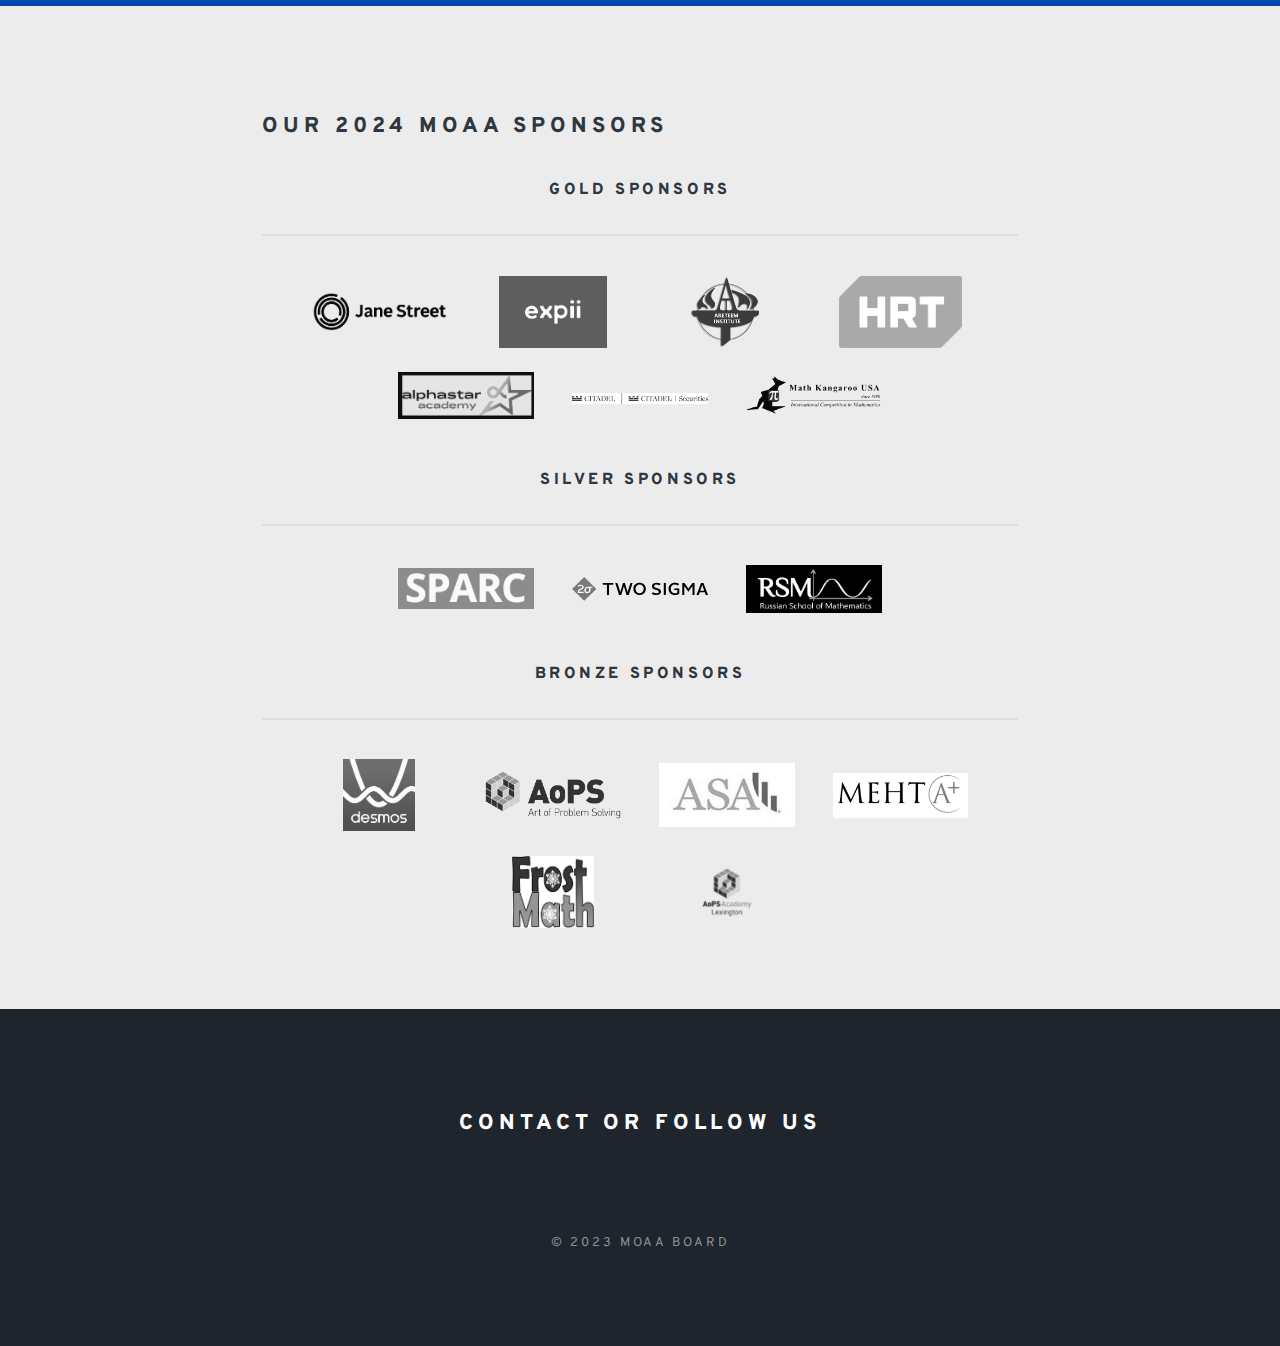
==== commit 6ab3237e: "Merge branch 'main' of https://github.com/andovermathopen/andovermathopen.github.io" ====
--- a/index.html
+++ b/index.html
@@ -23,12 +23,12 @@
     <link
       rel="shortcut icon"
       type="image/png"
-      href="/static/images/favicon5.png"
+      href="./static/images/favicon5.png"
     />
 
     <!-- The style sheet for the website. -->
-    <link rel="stylesheet" href="/static/css/main.css" />
-    <link rel="stylesheet" href="/static/css/sponsors.css">
+    <link rel="stylesheet" href="./static/css/main.css" />
+    <link rel="stylesheet" href="./static/css/sponsors.css">
 
     <!-- The Font Awesome Stylesheet -->
     <link
@@ -56,12 +56,12 @@
     </script>
 
     <!-- JavaScript common to all MOAA pages. -->
-    <script src="/static/js/jquery.min.js"></script>
-    <script src="/static/js/jquery.scrollex.min.js"></script>
-    <script src="/static/js/jquery.scrolly.min.js"></script>
-    <script src="/static/js/util.js"></script>
-    <script src="/static/js/skel.min.js"></script>
-    <script src="/static/js/main.js"></script>
+    <script src="./static/js/jquery.min.js"></script>
+    <script src="./static/js/jquery.scrollex.min.js"></script>
+    <script src="./static/js/jquery.scrolly.min.js"></script>
+    <script src="./static/js/util.js"></script>
+    <script src="./static/js/skel.min.js"></script>
+    <script src="./static/js/main.js"></script>
 
     <!-- Compatibility -->
     <meta
@@ -173,25 +173,28 @@
     <section class="wrapper alt style5">
       <section class="spotlight">
         <div class="content" id="sponsors">
-          <h2 class="align-left">Our 2023 MOAA Sponsors</h2>
+          <h2 class="align-left">Our 2024 MOAA Sponsors</h2>
             <h4>Gold Sponsors</h2>
             <hr>
             <div class="imagebox">
-              <div class="slide"><a href="https://www.janestreet.com/" target="_blank"><img src="/static/images/sponsors/janestreet.png" alt="Jane Street" /></a></div>
-              <!-- <div class="slide"><a href="https://www.juniper.net/" target="_blank"><img src="/static/images/sponsors/juniper.svg" alt="Juniper Networks" /></a></div>
-              <div class="slide"><a href="https://www.expii.com/" target="_blank"><img src="/static/images/sponsors/expii.png" alt="Expii" /></a></div> -->
-              <div class="slide"><a href="https://areteem.org/" target="_blank"><img src="/static/images/sponsors/areteem.png" alt="Areteem Institute"/></a></div>
+              <div class="slide"><a href="https://www.janestreet.com/" target="_blank"><img src="./static/images/sponsors/janestreet.png" alt="Jane Street" /></a></div>
+              <!-- <div class="slide"><a href="https://www.juniper.net/" target="_blank"><img src="/static/images/sponsors/juniper.svg" alt="Juniper Networks" /></a></div> -->
+              <div class="slide"><a href="https://www.expii.com/" target="_blank"><img src="./static/images/sponsors/expii.png" alt="Expii" /></a></div>
+              <div class="slide"><a href="https://areteem.org/" target="_blank"><img src="./static/images/sponsors/areteem.png" alt="Areteem Institute"/></a></div>
+              <div class="slide"><a href="https://www.hudsonrivertrading.com/" target="_blank"><img src="./static/images/sponsors/hrt.png" alt="HRT"/></a></div>
               <!-- <div class="slide"><a href="https://www.andover.edu/alumni/alumni-connect/abbot-academy/abbot-academy-fund" target="_blank"><img src="/static/images/sponsors/abbot.png" alt="Abbot Academy Fund"/></a></div>
               <div class="slide"><a href="https://www.linstitute.net/" target="_blank"><img src="/static/images/sponsors/lin.png" alt="Linstitute" /></a></div>
               <div class="slide"><a href="https://www.embarkchina.org/" target="_blank"><img src="/static/images/sponsors/embark.png" alt="Embark China" /></a></div> -->
               <!-- <div class="slide"><a href="https://www.momentumlearning.org/" target="_blank"><img src="/static/images/sponsors/momentum.jpg" alt="Momentum Learning"></a></div> -->
               <!-- <div class="slide"><a href="https://brilliant.org/" target="_blank"><img src="/static/images/sponsors/brilliant.png" alt="Brilliant"></a></div> -->
-              <div class="slide"><a href="https://live.poshenloh.com/" target="_blank"><img src="/static/images/sponsors/dailychallenge.png" alt="Daily Challenge"></a></div>
-              <div class="slide"><a href="https://www.wolframalpha.com/" target="_blank"><img src="/static/images/sponsors/wolframalpha.png" alt="Wolfram Alpha"></a></div>
-              <div class="slide"><a href="https://alphastar.academy/" target="_blank"><img src="/static/images/sponsors/alphastar.png" alt="AlphaStar Academy"></a></div>
-              <div class="slide"><a href="https://www.ams.org/home/page" target="_blank"><img src="/static/images/sponsors/ams.png" alt="American Mathematical Society"></a></div>
+              <!-- <div class="slide"><a href="https://live.poshenloh.com/" target="_blank"><img src="/static/images/sponsors/dailychallenge.png" alt="Daily Challenge"></a></div>
+              <div class="slide"><a href="https://www.wolframalpha.com/" target="_blank"><img src="/static/images/sponsors/wolframalpha.png" alt="Wolfram Alpha"></a></div> -->
+              <div class="slide"><a href="https://alphastar.academy/" target="_blank"><img src="./static/images/sponsors/alphastar.png" alt="AlphaStar Academy"></a></div>
+              <div class="slide"><a href="https://www.citadel.com/" target="_blank"><img src="./static/images/sponsors/citadel.jpg" alt="Citadel"></a></div>
+              <!-- <div class="slide"><a href="https://www.ams.org/home/page" target="_blank"><img src="/static/images/sponsors/ams.png" alt="American Mathematical Society"></a></div>
               <div class="slide"><a href="https://www.russianschool.com/" target="_blank"><img src="/static/images/sponsors/russianschoolofmath.png" alt="Russian School of Math"></a></div>
-              <div class="slide"><a href="https://mehtaplustutoring.com/" target="_blank"><img src="/static/images/sponsors/mehta+.png" alt=""></a></div>
+              <div class="slide"><a href="https://mehtaplustutoring.com/" target="_blank"><img src="/static/images/sponsors/mehta+.png" alt=""></a></div> -->
+              <div class="slide"><a href="https://mathkangaroo.org/mks/" target="_blank"><img src="./static/images/sponsors/math-kangroo.png" alt="Math Kangaroo"></a></div>
             </div>
             <h4>Silver Sponsors</h4>
             <hr>
@@ -205,23 +208,29 @@
               
               <!-- <div class="slide"><a href="https://www.ti.com/" target="_blank"><img src="/static/images/sponsors/texasinstruments.png" alt="Texas Instruments"></a></div> -->
               <!-- <div class="slide"><a href="https://bbmc-math.com/" target="_blank"><img src="/static/images/sponsors/BBMC-math.png" alt="BBMC Math"></a></div> -->
-              <div class="slide"><a href="https://www.sparc-camp.com/" target="_blank"><img src="/static/images/sponsors/sparc.png" alt=""></a></div>
-              <div class="slide"><a href="https://mathkangaroo.org/mks/" target="_blank"><img src="/static/images/sponsors/math-kangroo.png" alt=""></a></div>
-              <div class="slide"><a href="https://www.virtu.com/" target="_blank"><img src="/static/images/sponsors/virtufinancial.png" alt=""></a></div>
+              <div class="slide"><a href="https://www.sparc-camp.com/" target="_blank"><img src="./static/images/sponsors/sparc.png" alt=""></a></div>
+              <div class="slide"><a href="https://www.twosigma.com/" target="_blank"><img src="./static/images/sponsors/twosigma.svg" alt="Two Sigma"/></a></div>
+              <div class="slide"><a href="https://www.russianschool.com/" target="_blank"><img src="./static/images/sponsors/russianschoolofmath.png" alt="RSM"/></a></div>
+              <!-- <div class="slide"><a href="https://www.virtu.com/" target="_blank"><img src="/static/images/sponsors/virtufinancial.png" alt=""></a></div> -->
             </div>
             <h4>Bronze Sponsors</h4>
             <hr>
             <div class="imagebox">
-              <!-- <div class="slide"><a href="https://artofproblemsolving.com/" target="_blank"><img src="/static/images/sponsors/aops.png" alt="AoPS"/></a></div> -->
+              <div class="slide"><a href="https://desmos.com" target="_blank"><img src="./static/images/sponsors/desmos.jfif" alt="Desmos"/></a></div>
+              <div class="slide"><a href="https://artofproblemsolving.com/" target="_blank"><img src="./static/images/sponsors/aops.png" alt="AoPS"/></a></div>
+              <div class="slide"><a href="https://www.amstat.org/" target="_blank"><img src="./static/images/sponsors/asa.png" alt="ASA"/></a></div>
+              <div class="slide"><a href="https://mehtaplustutoring.com/" target="_blank"><img src="./static/images/sponsors/mehta+.png" alt="Mehta+"></a></div>
+              <div class="slide"><a href="https://www.frostmath.com/home.html" target="_blank"><img src="./static/images/sponsors/frostmath.jpg" alt="Frost Math"></a></div>
+              <div class="slide"><a href="https://lexington.aopsacademy.org/" target="_blank"><img src="./static/images/sponsors/aopslexington.png" alt="AoPS Lexington"></a></div>
               <!-- <div class="slide"><a href="https://mathworks.com/" target="_blank"><img src="/static/images/sponsors/mathworks.png" alt="Mathworks"/></a></div> -->
               <!-- <div class="slide"><a href="https://www.twosigma.com/" target="_blank"><img src="/static/images/sponsors/twosigma.svg" alt="Two Sigma"/></a></div> -->
-              <div class="slide"><a href="https://www.maplesoft.com/" target="_blank"><img src="/static/images/sponsors/maplesoft_logo.png" alt="MapleSoft"></a></div>
-            </div>
-            <h4>Other Sponsors</h4>
+              <!-- <div class="slide"><a href="https://www.maplesoft.com/" target="_blank"><img src="/static/images/sponsors/maplesoft_logo.png" alt="MapleSoft"></a></div> -->
+            </div>
+            <!-- <h4>Other Sponsors</h4>
             <hr>
             <div class="imagebox">
               <div class="slide"><a href="https://desmos.com" target="_blank"><img src="/static/images/sponsors/desmos.jfif" alt="Desmos"/></a></div>
-            </div>
+            </div> -->
         </div>
       </section>
     </section>
@@ -332,7 +341,7 @@
         </ul>
       </div>
     </section> -->
-    <script src="/static/js/sponsors.js"></script>
+    <script src="./static/js/sponsors.js"></script>
 
 
 
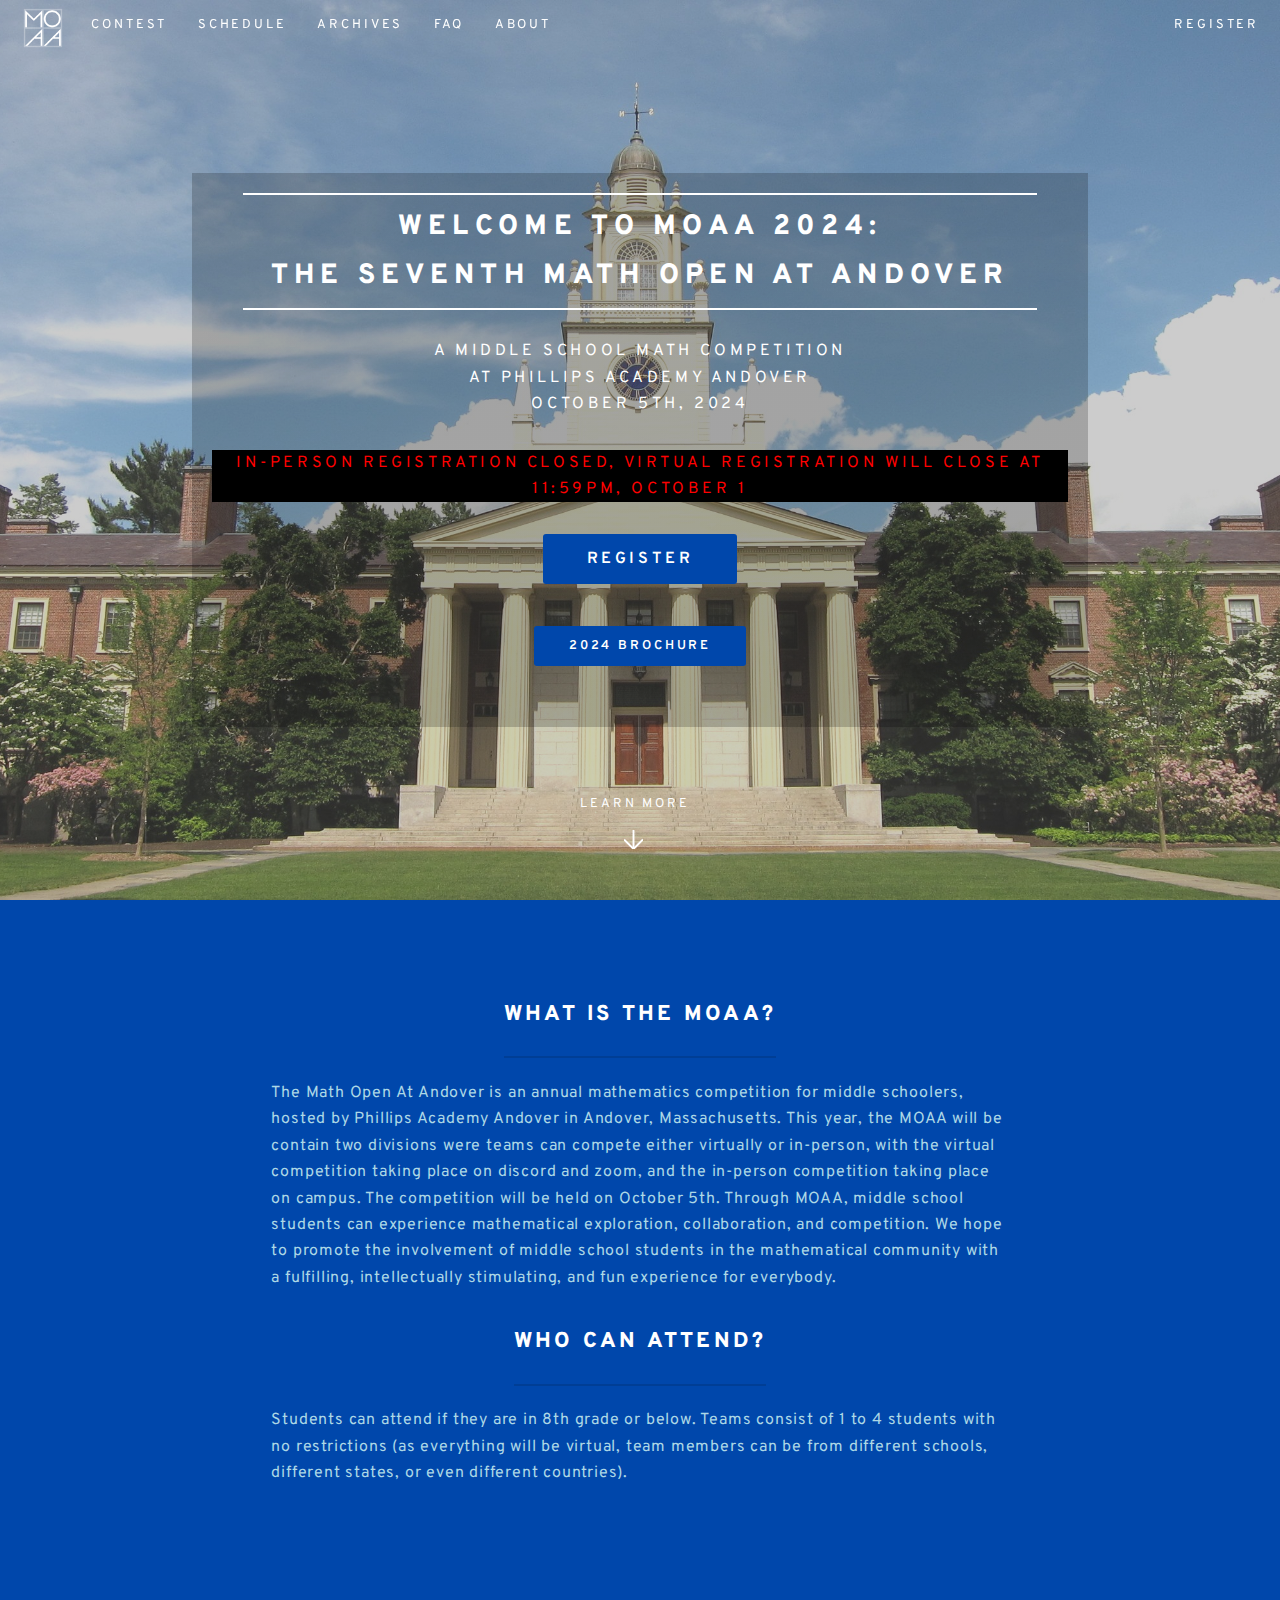
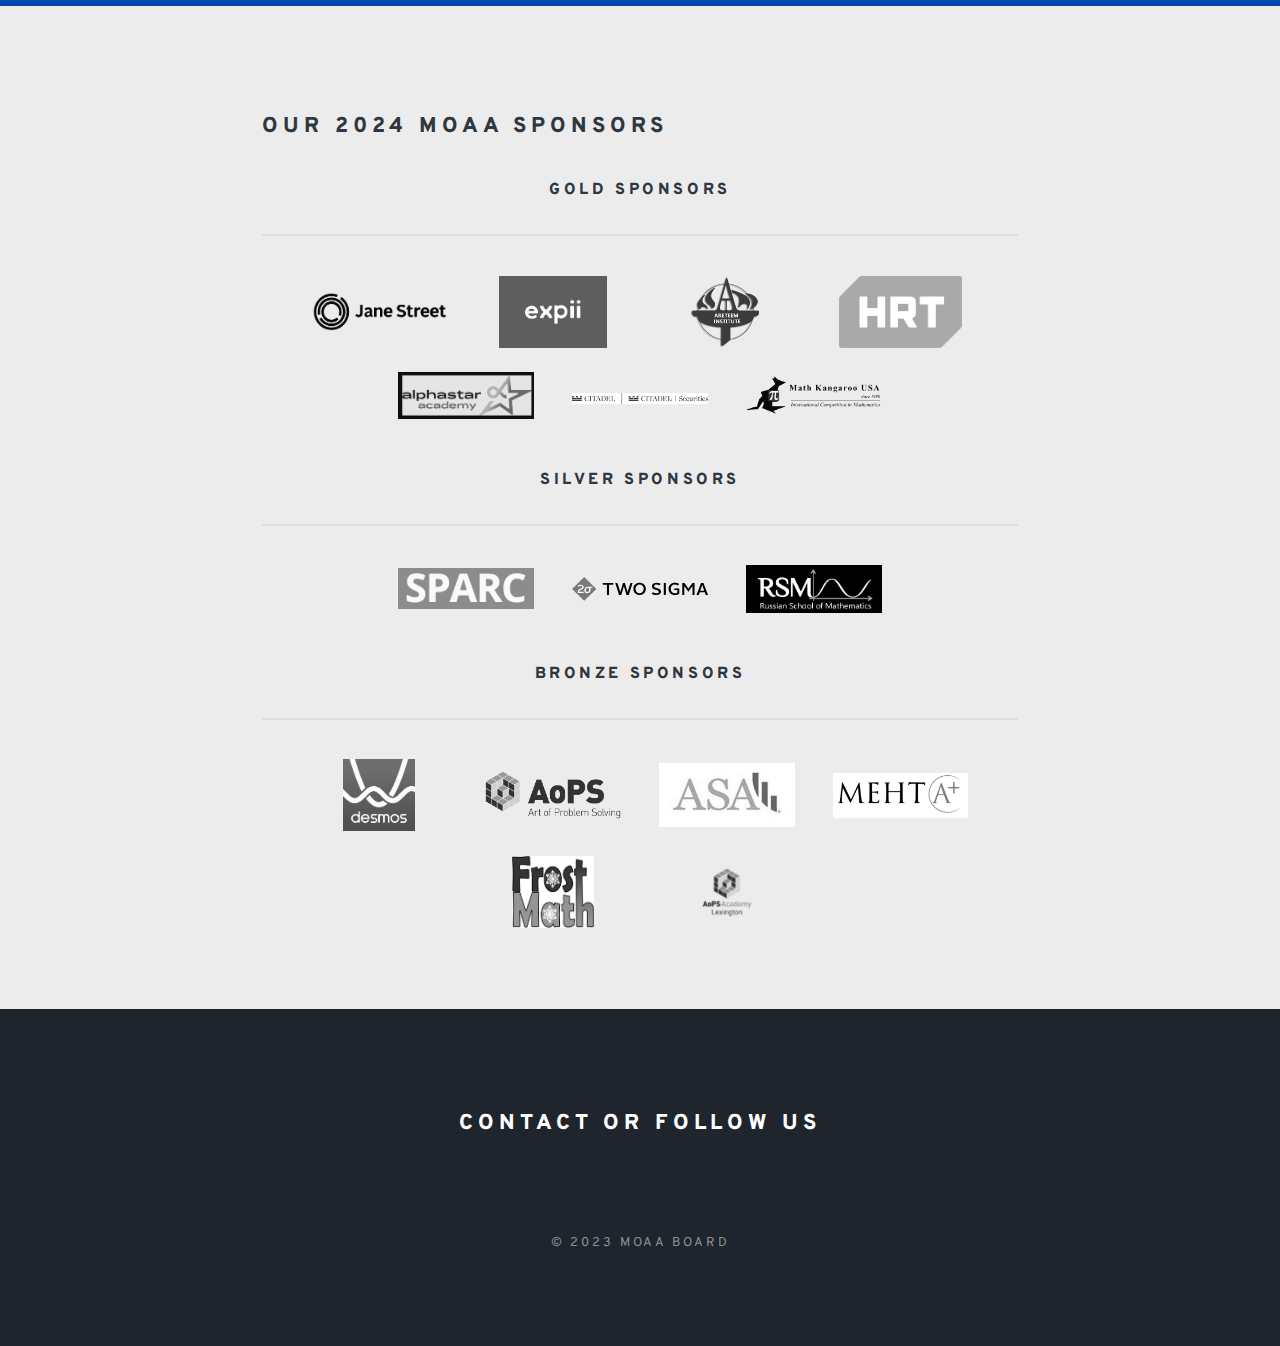
==== commit 31338e97: "update portal" ====
--- a/index.html
+++ b/index.html
@@ -75,7 +75,7 @@
       <header class="alt" id="header">
         <nav id="nav2">
           <ul>
-            <li><a href="/portal.html" class="more">Portal</a></li>
+            <li><a href="/register-main.html" class="more">Register</a></li>
           </ul>
         </nav>
         <h1>
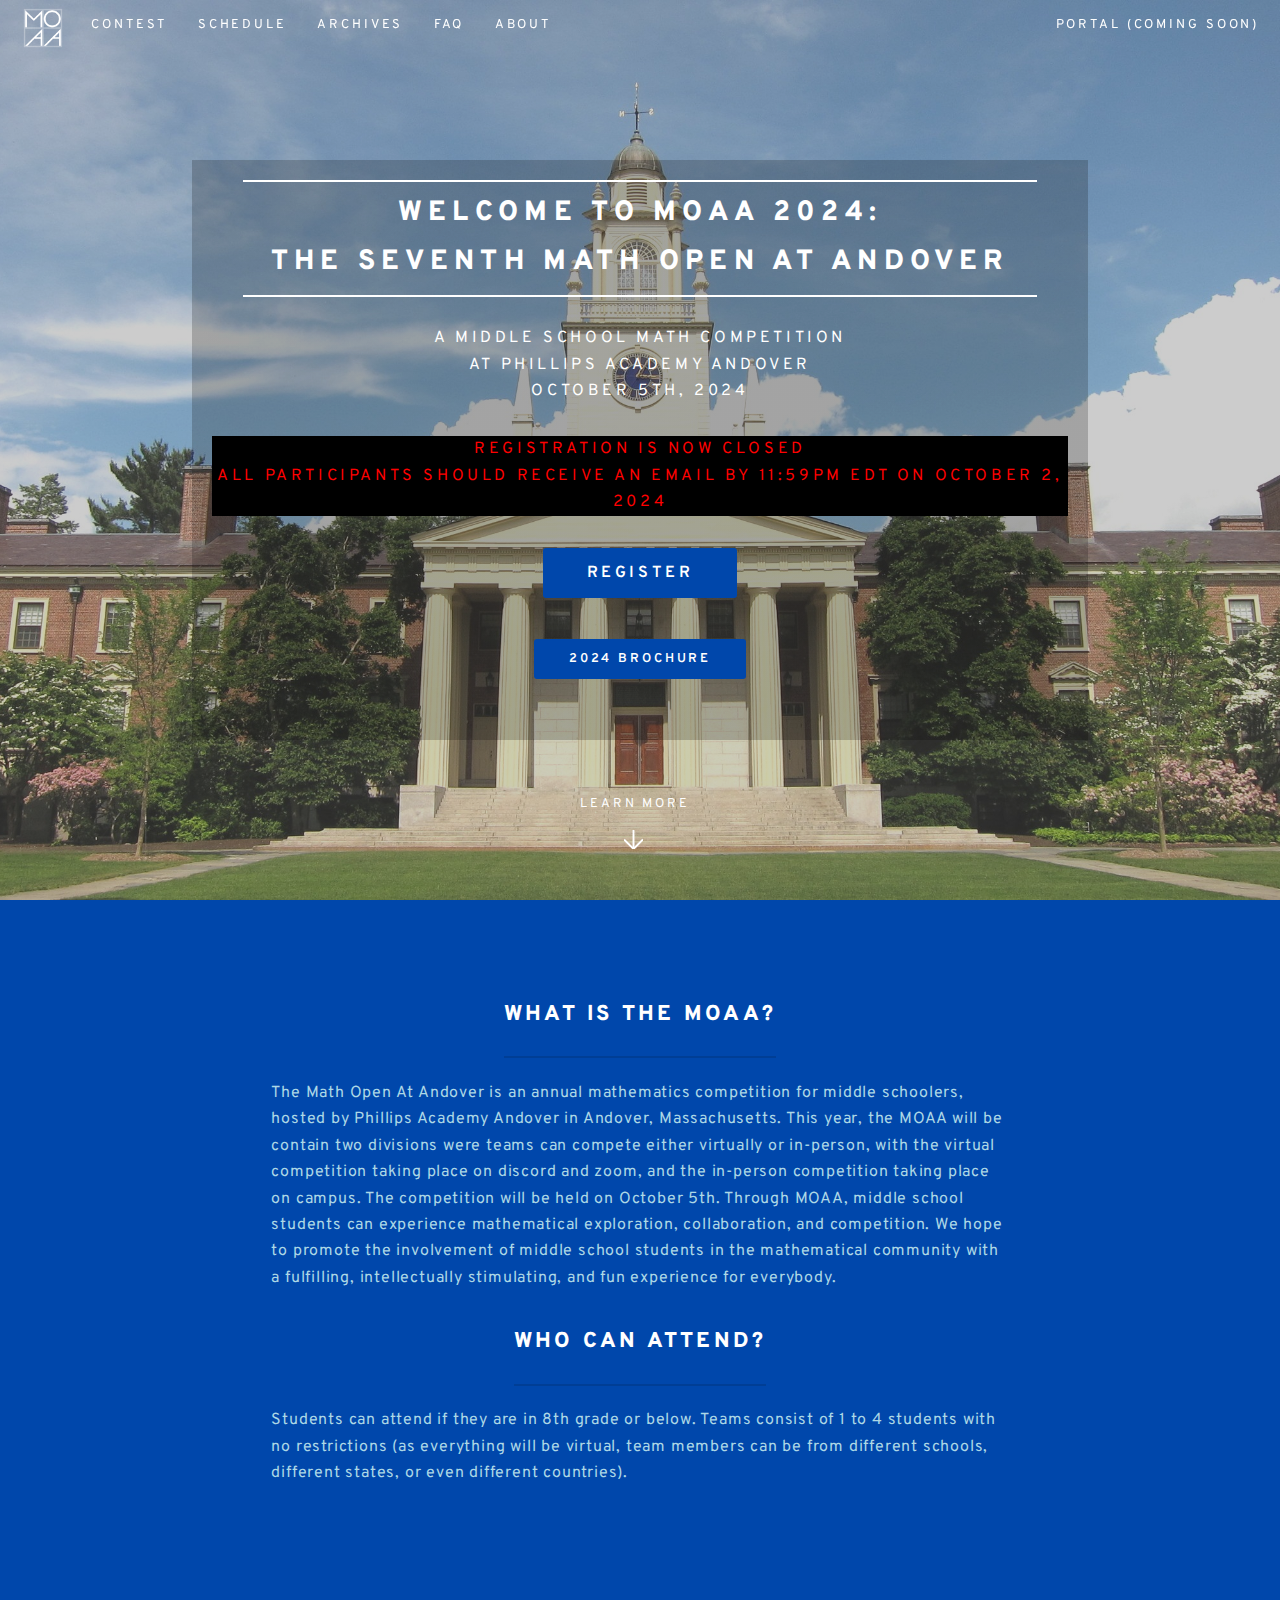
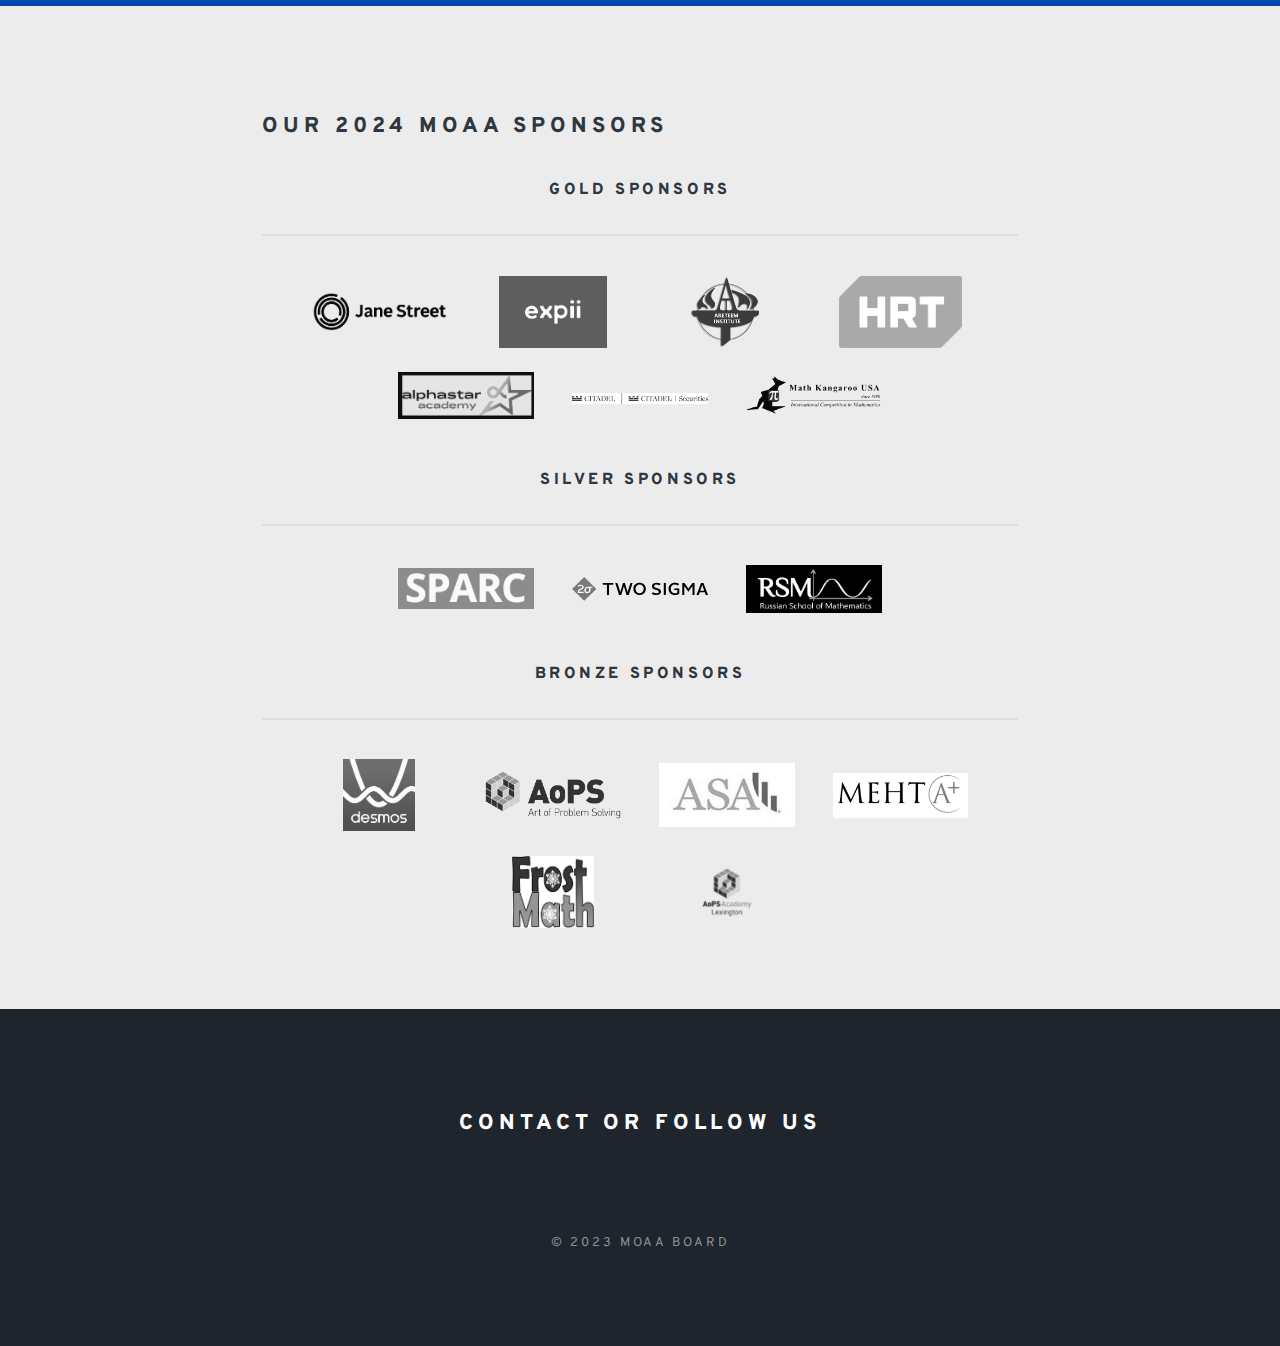
==== commit 7dc3fab7: "registration closed" ====
--- a/index.html
+++ b/index.html
@@ -75,7 +75,7 @@
       <header class="alt" id="header">
         <nav id="nav2">
           <ul>
-            <li><a href="/register-main.html" class="more">Register</a></li>
+            <li><a href="" class="more">Portal (Coming Soon)</a></li>
           </ul>
         </nav>
         <h1>
@@ -110,7 +110,7 @@
                     <a class="more scrolly" href="#contact-us">Contact Us</a>
                   </li>
                   <li>
-                    <a href="/register-main.html" class="more">Register</a>
+                    <a href="" class="more">Portal (Coming Soon)</a>
                   </li>
                 </ul>
               </div>
@@ -131,9 +131,9 @@
       <div class="inner" id="headerheader">
         <h2 class="special-font">Welcome to MOAA 2024:<br>The Seventh Math Open At Andover</h2>
         <p>A Middle School Math Competition <br> At Phillips Academy Andover <br> October 5th, 2024 </p>
-        <p class="red">In-Person Registration Closed, Virtual Registration will close at 11:59PM, October 1</p>
+        <p class="red">Registration is now closed <br> All participants should receive an email by 11:59PM EDT on October 2, 2024</p>
         <ul class="actions">
-          <li><a href="/register-main.html" class="button special" target="" id="register-button-2022">Register</a></li>
+          <li><a href="/register-main.html" class="button special" target="" id="register-button-2022" disabled>Register</a></li>
         </ul>
         <ul class="actions">
           <li><a class="button special" href="/static/MOAA Brochure 2024.pdf" target="
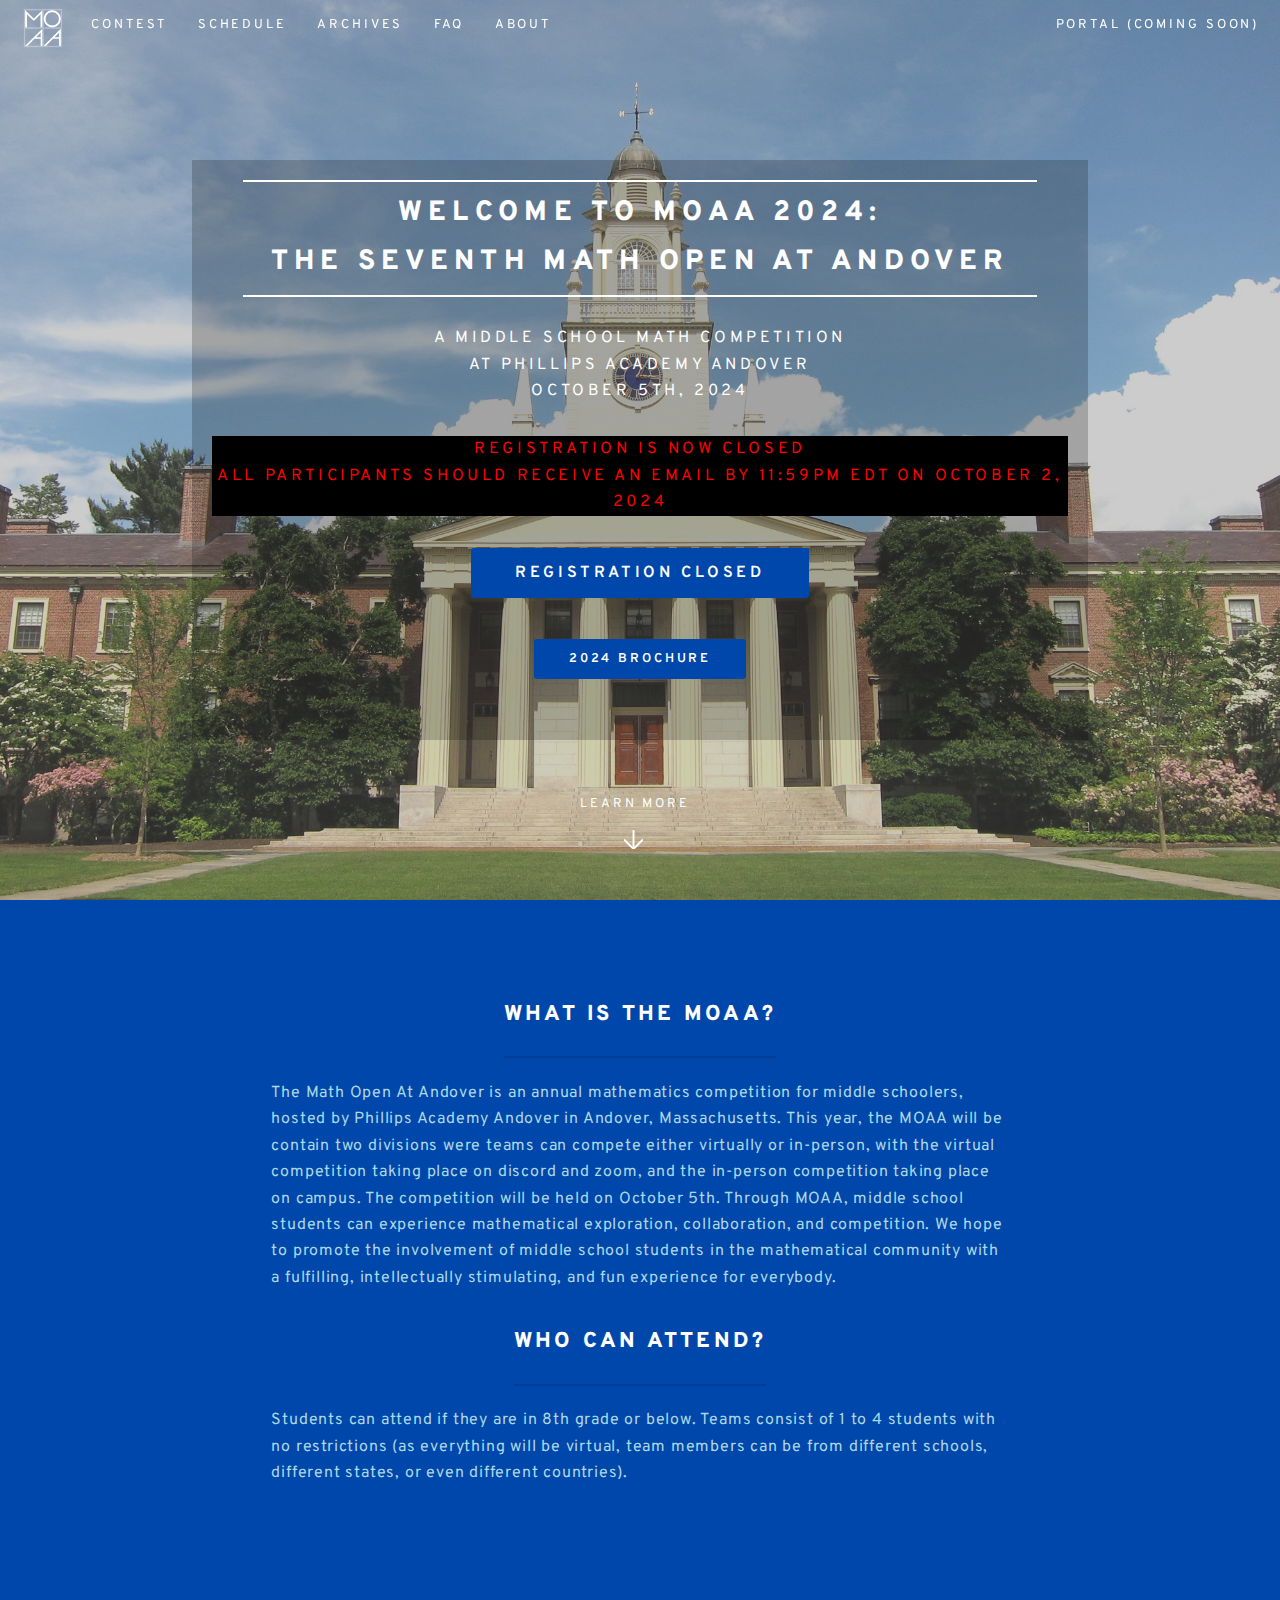
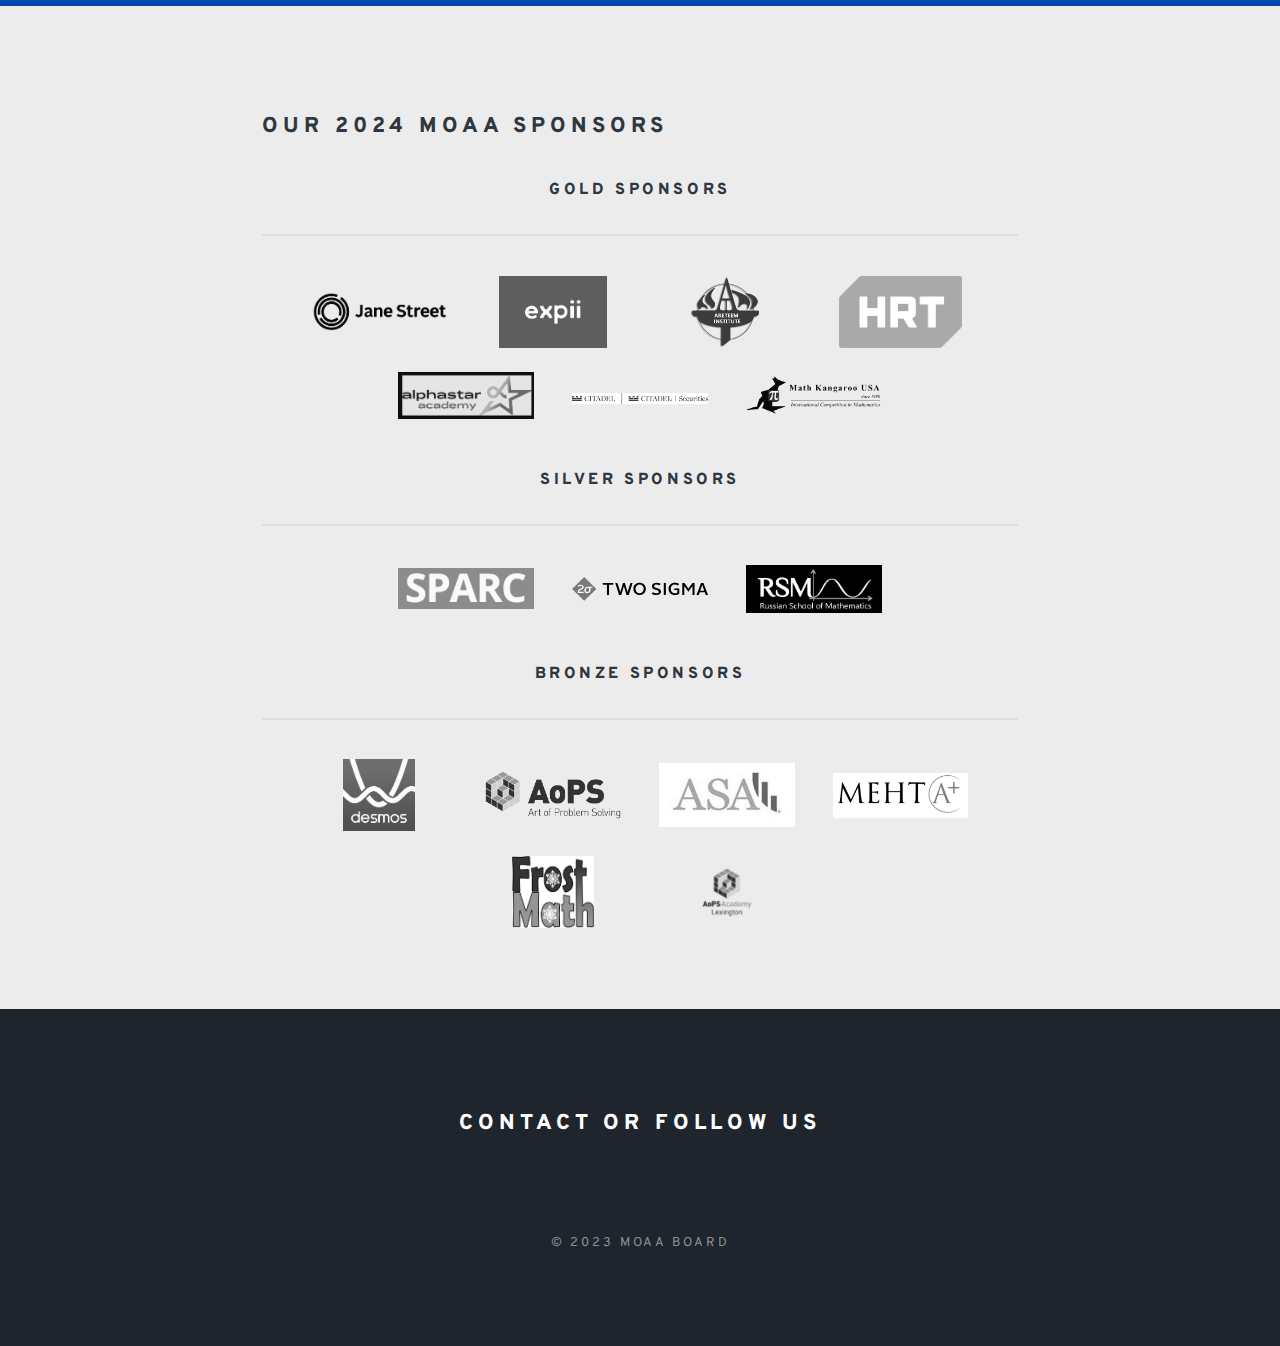
==== commit facc99a5: "schedule changes" ====
--- a/index.html
+++ b/index.html
@@ -133,7 +133,7 @@
         <p>A Middle School Math Competition <br> At Phillips Academy Andover <br> October 5th, 2024 </p>
         <p class="red">Registration is now closed <br> All participants should receive an email by 11:59PM EDT on October 2, 2024</p>
         <ul class="actions">
-          <li><a href="/register-main.html" class="button special" target="" id="register-button-2022" disabled>Register</a></li>
+          <li><a href="" class="button special" target="" id="register-button-2022" >Registration Closed</a></li>
         </ul>
         <ul class="actions">
           <li><a class="button special" href="/static/MOAA Brochure 2024.pdf" target="
